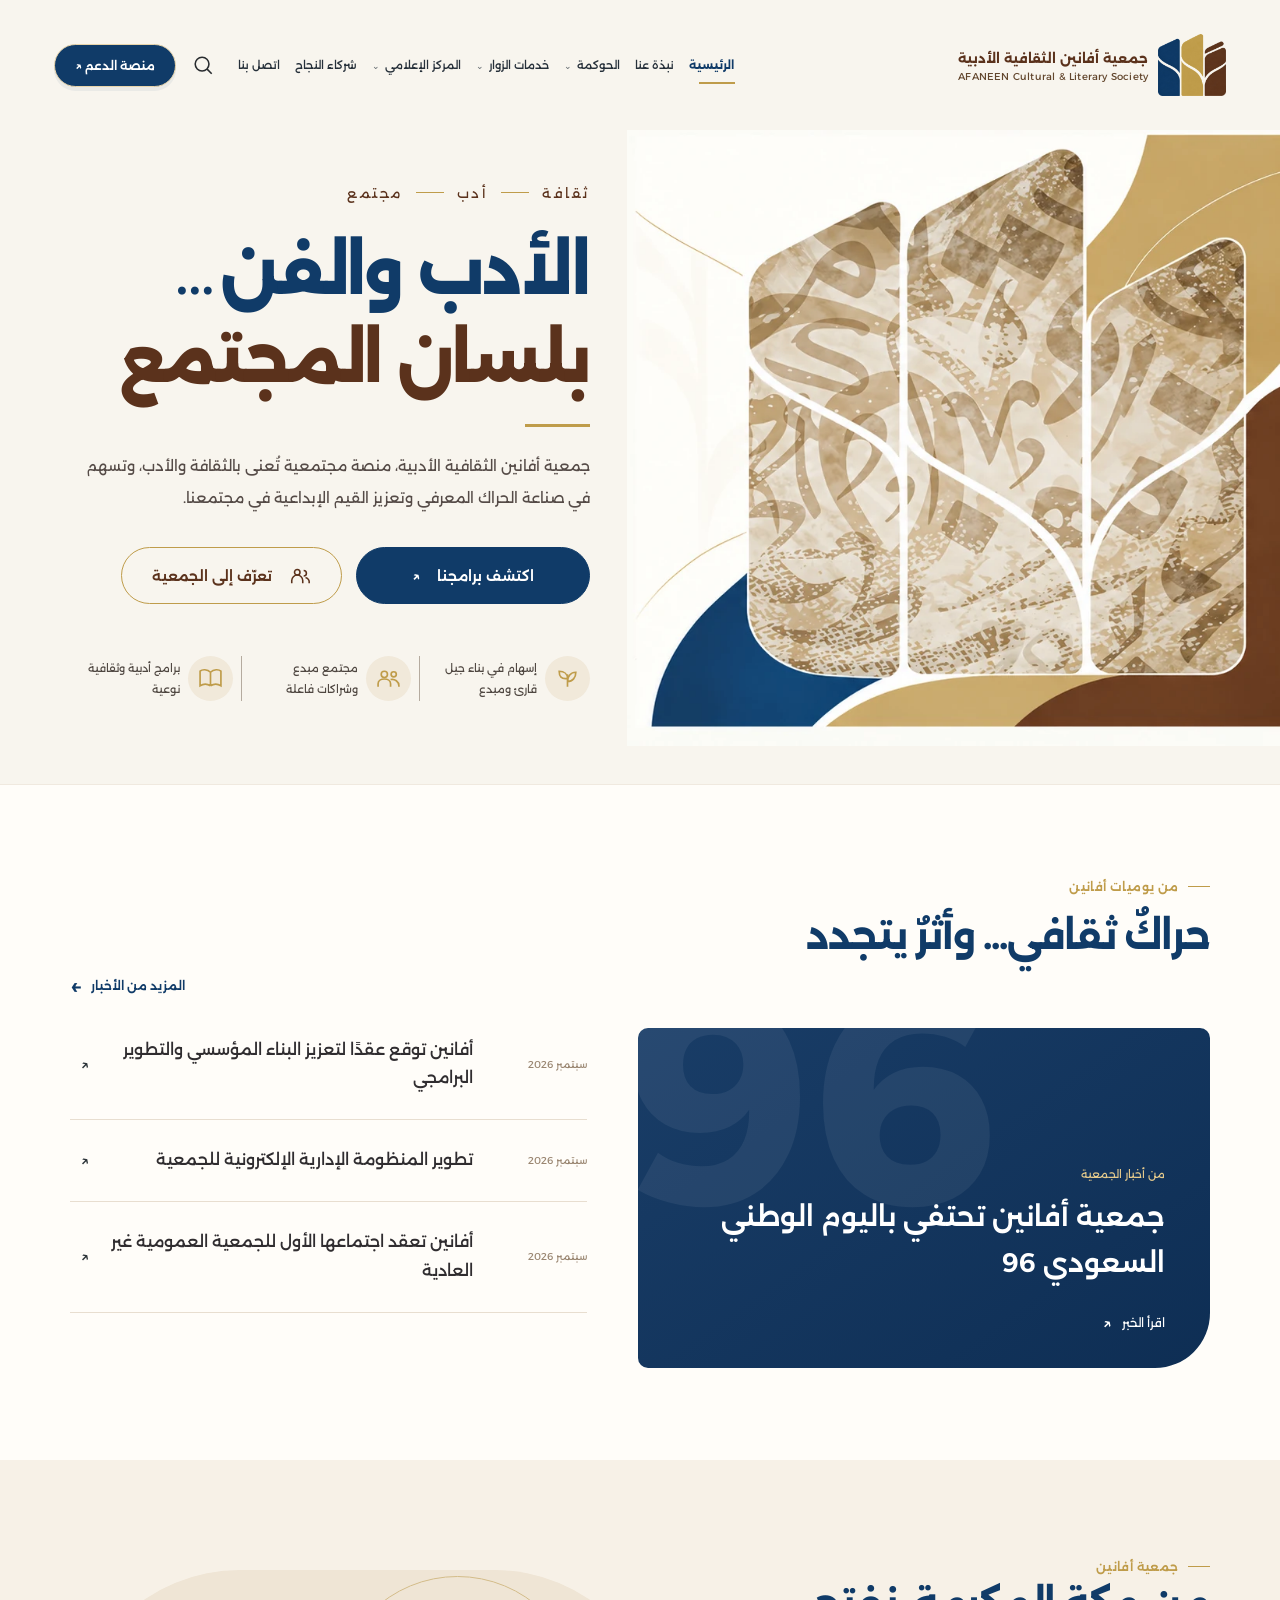
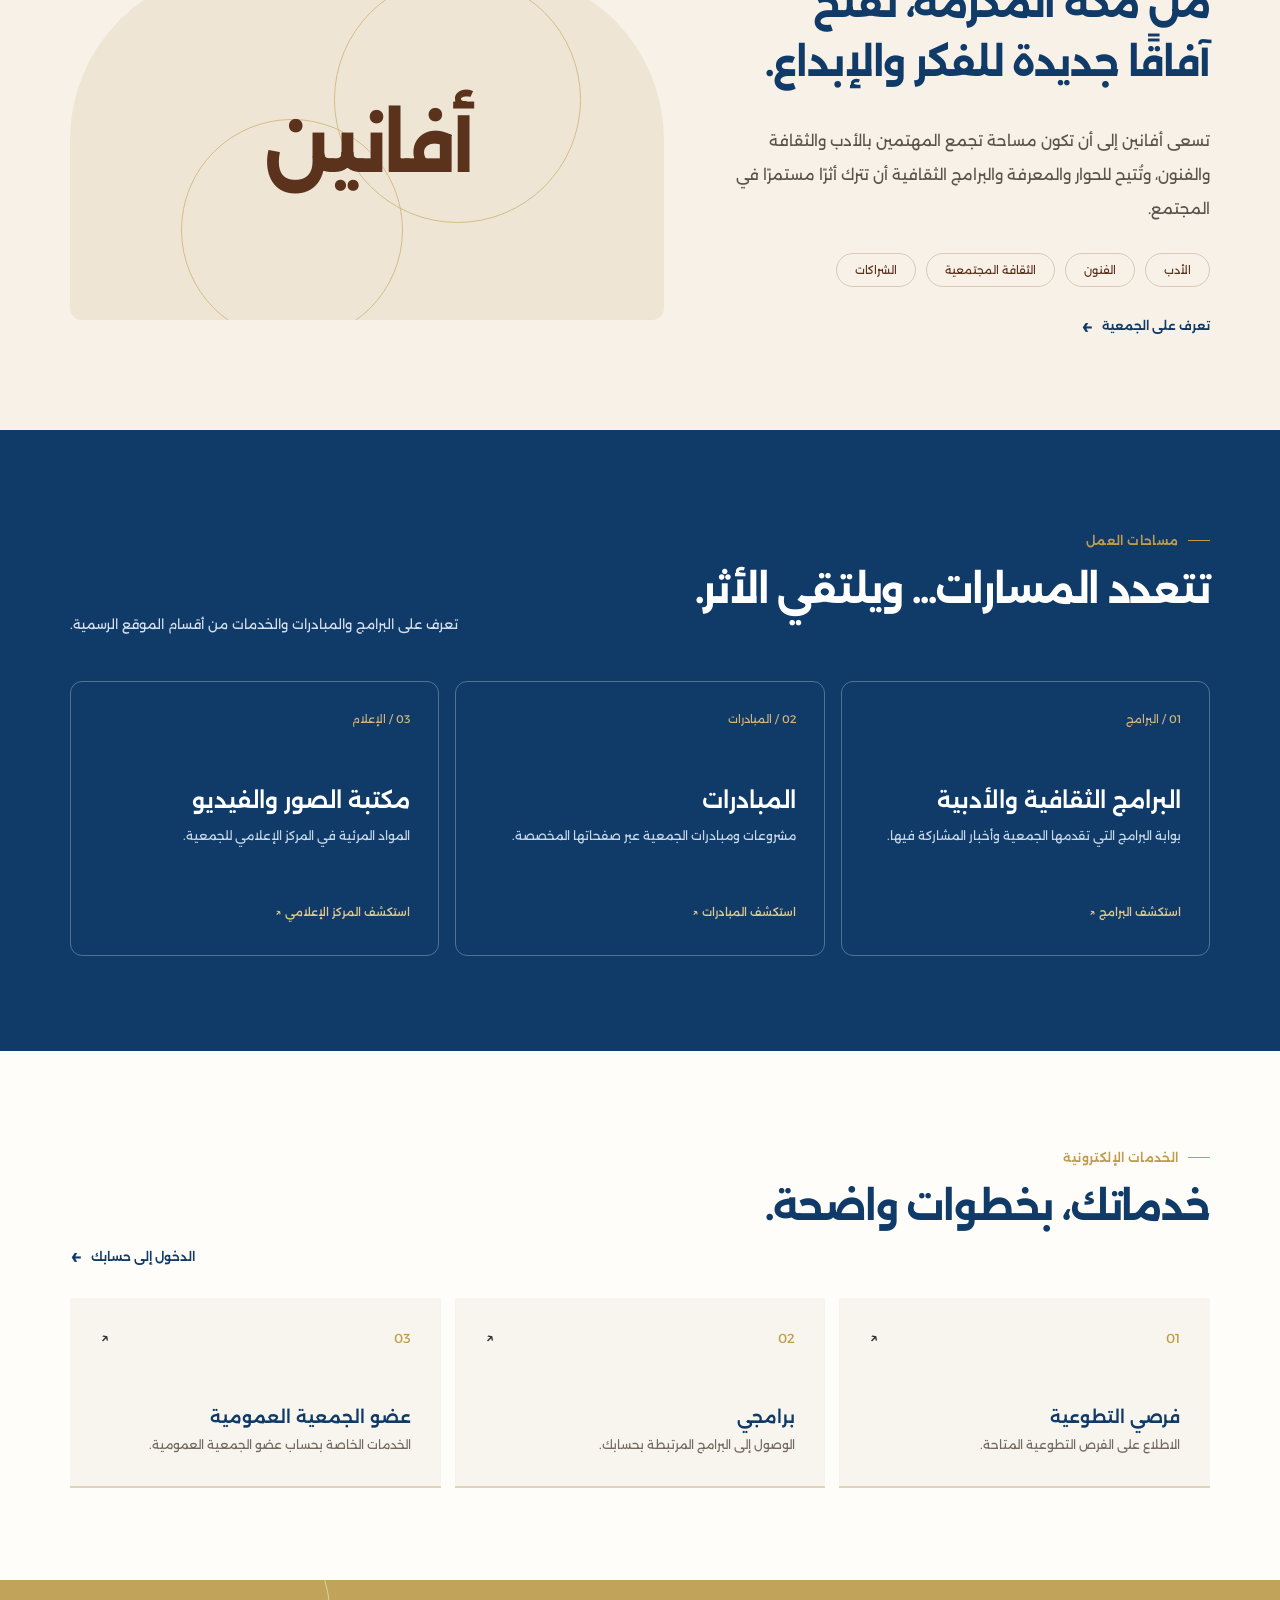
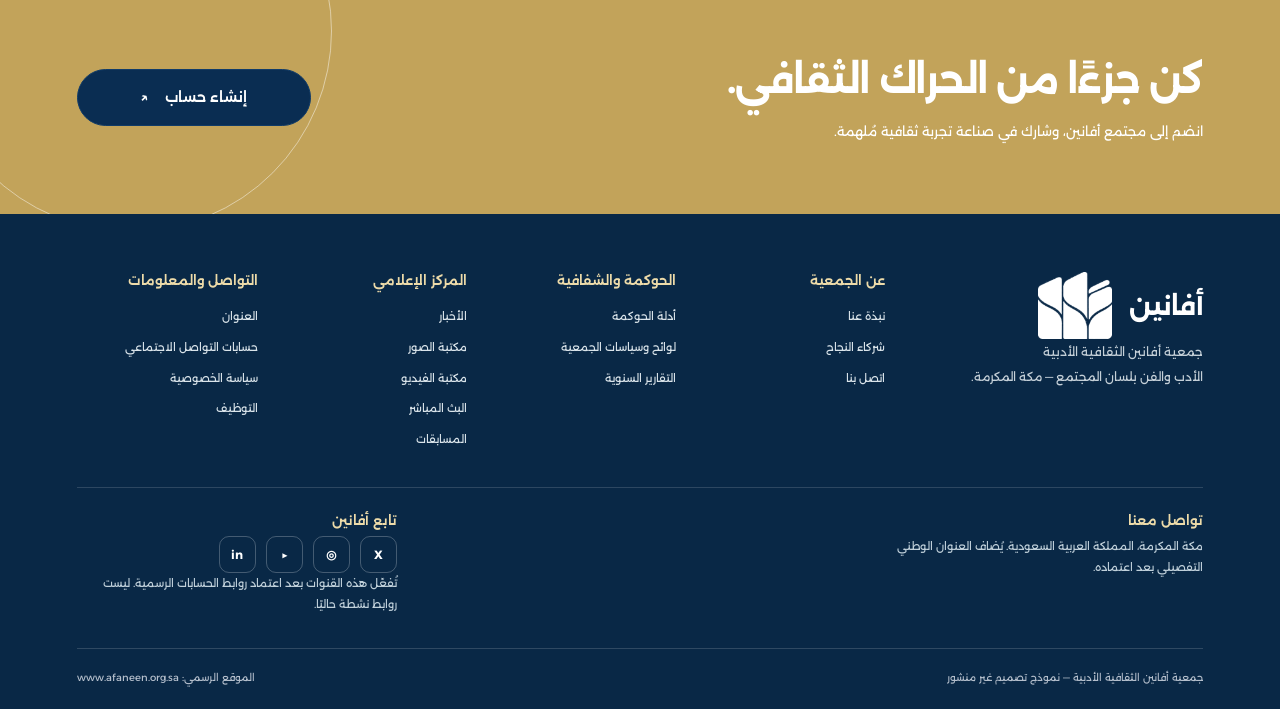
==== index.html @ 3cbaca43 "feat: add independent Afaneen staging website with approved identity" ====
<!doctype html>
<!DOCTYPE html>

<html dir="rtl" lang="ar">
<head>
<meta charset="utf-8"/><meta content="width=device-width,initial-scale=1" name="viewport"/>
<title>جمعية أفانين | الأدب والفن بلسان المجتمع</title>
<meta content="جمعية أفانين الثقافية الأدبية في مكة المكرمة. اكتشف برامج الجمعية ومبادراتها وأخبارها وخدماتها." name="description"/>
<meta content="#103B68" name="theme-color"/><meta content="noindex,nofollow" name="robots"/>




<link href="assets/style.css" rel="stylesheet"/></head>
<body>
<a class="skip" href="#main">تجاوز إلى المحتوى الرئيسي</a>
<header class="site-header" id="top">
<a aria-label="جمعية أفانين - الرئيسية" class="brand" href="#top"><img alt="رمز جمعية أفانين" class="brand-mark" src="assets/afaneen-logo.png"/><span class="brand-type"><b>جمعية أفانين الثقافية الأدبية</b><span>AFANEEN Cultural &amp; Literary Society</span></span></a>
<nav aria-label="القائمة الرئيسية" class="nav">
<div class="nav-item"><a aria-current="page" class="nav-link" href="#top">الرئيسية</a></div>
<div class="nav-item"><a class="nav-link" href="#about">نبذة عنا</a></div>
<div class="nav-item"><button aria-expanded="false" aria-haspopup="true" class="nav-link">الحوكمة <span class="chevron">⌄</span></button><div class="dropdown"><a href="#pending-section">أدلة الحوكمة</a><a href="#pending-section">لوائح وسياسات الجمعية</a><a href="#pending-section">التقارير السنوية</a></div></div>
<div class="nav-item"><button aria-expanded="false" aria-haspopup="true" class="nav-link">خدمات الزوار <span class="chevron">⌄</span></button><div class="dropdown"><a href="#pending-section">فرصي التطوعية</a><a href="#pending-section">برامجي</a><a href="#pending-section">حساب عضو الجمعية العمومية</a></div></div>
<div class="nav-item"><button aria-expanded="false" aria-haspopup="true" class="nav-link">المركز الإعلامي <span class="chevron">⌄</span></button><div class="dropdown"><a href="#news">الأخبار</a><a href="#pending-section">المبادرات</a><a href="#pending-section">مكتبة الصور</a><a href="#pending-section">مكتبة الفيديو</a><a href="#pending-section">البث المباشر</a><a href="#pending-section">المسابقات</a></div></div>
<div class="nav-item"><a class="nav-link" href="#pending-section">شركاء النجاح</a></div>
<div class="nav-item"><a class="nav-link" href="contact.html">اتصل بنا</a></div>
</nav>
<div class="header-actions"><button class="support-btn js-support" type="button">منصة الدعم ↗</button><button aria-label="بحث في الموقع" class="search-btn" id="open-search"><svg fill="none" stroke="currentColor" stroke-width="1.7" viewbox="0 0 24 24"><circle cx="11" cy="11" r="7.5"></circle><path d="m16.5 16.5 5 5"></path></svg></button><button aria-label="فتح القائمة" class="mobile-toggle" id="mobile-open"><svg fill="none" stroke="currentColor" stroke-width="1.8" viewbox="0 0 24 24"><path d="M3 6h18M3 12h18M3 18h18"></path></svg></button></div>
</header>
<main id="main">
<section aria-labelledby="hero-heading" class="hero">
<div class="hero-copy"><div class="hero-kicker">ثقافة <i></i> أدب <i></i> مجتمع</div><h1 id="hero-heading">الأدب والفن… <span>بلسان المجتمع</span></h1><div class="rule"></div><p>جمعية أفانين الثقافية الأدبية، منصة مجتمعية تُعنى بالثقافة والأدب، وتسهم في صناعة الحراك المعرفي وتعزيز القيم الإبداعية في مجتمعنا.</p><div class="hero-actions"><a class="primary-cta" href="#pending-section">اكتشف برامجنا <span aria-hidden="true">↗</span></a><a class="secondary-cta" href="#about"><svg fill="none" height="22" stroke="currentColor" stroke-width="1.7" viewbox="0 0 24 24" width="22"><circle cx="9" cy="8" r="3"></circle><path d="M3 20v-3a6 6 0 0 1 12 0v3M16 6a3 3 0 0 1 0 6M18 14c2 0 4 2 4 4v2"></path></svg> تعرّف إلى الجمعية</a></div><div class="mini-features"><div class="mini-feature"><span class="mini-icon"><svg fill="none" stroke="currentColor" viewbox="0 0 24 24"><path d="M12 20V8M12 12C6 13 4 10 4 5c5 0 8 3 8 7ZM12 15c0-5 3-9 8-9 0 5-3 9-8 9Z"></path></svg></span><span>إسهام في بناء جيل قارئ ومبدع</span></div><div class="mini-feature"><span class="mini-icon"><svg fill="none" stroke="currentColor" viewbox="0 0 24 24"><circle cx="8" cy="8" r="3"></circle><circle cx="17" cy="8" r="2.5"></circle><path d="M2 20v-3c0-6 12-6 12 0v3M14 13c4-1 8 2 8 6v1"></path></svg></span><span>مجتمع مبدع وشراكات فاعلة</span></div><div class="mini-feature"><span class="mini-icon"><svg fill="none" stroke="currentColor" viewbox="0 0 24 24"><path d="M12 6C9 3 4 3 2 5v14c3-2 7-2 10 0m0-13c3-3 8-3 10-1v14c-3-2-7-2-10 0M12 6v13"></path></svg></span><span>برامج أدبية وثقافية نوعية</span></div></div></div>
<div class="hero-image"><img alt="تكوين فني تجريدي من حروف الخط العربي باللون الرملي مستوحى من روح الأدب والفنون" fetchpriority="high" src="assets/hero-calligraphy.webp"/></div>
</section>
<section aria-labelledby="news-heading" class="news section" id="news"><div class="section-inner"><span class="eyebrow">من يوميات أفانين</span><div class="section-heading"><h2 id="news-heading">حراكٌ ثقافي... وأثرٌ يتجدد</h2><a class="text-link" href="#pending-section">المزيد من الأخبار</a></div><div class="news-grid"><article class="featured-story"><span class="date">من أخبار الجمعية</span><h3>جمعية أفانين تحتفي باليوم الوطني السعودي 96</h3><a href="#pending-section">اقرأ الخبر</a></article><div class="news-list"><a class="news-row" href="#pending-section"><time>سبتمبر 2026</time><h3>أفانين توقع عقدًا لتعزيز البناء المؤسسي والتطوير البرامجي</h3><span aria-hidden="true">↗</span></a><a class="news-row" href="#pending-section"><time>سبتمبر 2026</time><h3>تطوير المنظومة الإدارية الإلكترونية للجمعية</h3><span aria-hidden="true">↗</span></a><a class="news-row" href="#pending-section"><time>سبتمبر 2026</time><h3>أفانين تعقد اجتماعها الأول للجمعية العمومية غير العادية</h3><span aria-hidden="true">↗</span></a></div></div></div></section>
<section class="about section" id="about"><div class="section-inner about-grid"><div class="about-copy"><span class="eyebrow">جمعية أفانين</span><h2>من مكة المكرمة، نفتح آفاقًا جديدة للفكر والإبداع.</h2><p>تسعى أفانين إلى أن تكون مساحة تجمع المهتمين بالأدب والثقافة والفنون، وتُتيح للحوار والمعرفة والبرامج الثقافية أن تترك أثرًا مستمرًا في المجتمع.</p><div class="topic-row"><span>الأدب</span><span>الفنون</span><span>الثقافة المجتمعية</span><span>الشراكات</span></div><a class="text-link" href="#pending-section">تعرف على الجمعية</a></div><div aria-hidden="true" class="about-word"><strong>أفانين</strong></div></div></section>
<section class="paths section" id="programs"><div class="section-inner"><span class="eyebrow">مساحات العمل</span><div class="section-heading"><h2>تتعدد المسارات... ويلتقي الأثر.</h2><p>تعرف على البرامج والمبادرات والخدمات من أقسام الموقع الرسمية.</p></div><div class="paths-grid"><a class="path" href="#pending-section"><small>01 / البرامج</small><div><h3>البرامج الثقافية والأدبية</h3><p>بوابة البرامج التي تقدمها الجمعية وأخبار المشاركة فيها.</p></div><strong>استكشف البرامج ↗</strong></a><a class="path" href="#pending-section"><small>02 / المبادرات</small><div><h3>المبادرات</h3><p>مشروعات ومبادرات الجمعية عبر صفحاتها المخصصة.</p></div><strong>استكشف المبادرات ↗</strong></a><a class="path" href="#pending-section"><small>03 / الإعلام</small><div><h3>مكتبة الصور والفيديو</h3><p>المواد المرئية في المركز الإعلامي للجمعية.</p></div><strong>استكشف المركز الإعلامي ↗</strong></a></div></div></section>
<section class="services section" id="services"><div class="section-inner"><span class="eyebrow">الخدمات الإلكترونية</span><div class="section-heading"><h2>خدماتك، بخطوات واضحة.</h2><a class="text-link" href="#pending-section">الدخول إلى حسابك</a></div><div class="services-grid"><a class="service" href="#pending-section"><div class="service-head"><span class="service-num">01</span><span aria-hidden="true">↗</span></div><div><strong>فرصي التطوعية</strong><p>الاطلاع على الفرص التطوعية المتاحة.</p></div></a><a class="service" href="#pending-section"><div class="service-head"><span class="service-num">02</span><span aria-hidden="true">↗</span></div><div><strong>برامجي</strong><p>الوصول إلى البرامج المرتبطة بحسابك.</p></div></a><a class="service" href="#pending-section"><div class="service-head"><span class="service-num">03</span><span aria-hidden="true">↗</span></div><div><strong>عضو الجمعية العمومية</strong><p>الخدمات الخاصة بحساب عضو الجمعية العمومية.</p></div></a></div></div></section>
<section class="join"><div class="join-inner"><div><h2>كن جزءًا من الحراك الثقافي.</h2><p>انضم إلى مجتمع أفانين، وشارك في صناعة تجربة ثقافية مُلهمة.</p></div><a class="primary-cta" href="#pending-section">إنشاء حساب <span aria-hidden="true">↗</span></a></div></section>
</main>
<footer class="footer"><div class="foot-grid"><div class="foot-identity"><div class="foot-brand"><img alt="" src="assets/afaneen-logo.png"/><strong>أفانين</strong></div><p>جمعية أفانين الثقافية الأدبية<br/>الأدب والفن بلسان المجتمع — مكة المكرمة.</p></div><div><h3>عن الجمعية</h3><a href="index.html#about">نبذة عنا</a><a href="#pending-section">شركاء النجاح</a><a href="contact.html">اتصل بنا</a></div><div><h3>الحوكمة والشفافية</h3><a href="#pending-section">أدلة الحوكمة</a><a href="#pending-section">لوائح وسياسات الجمعية</a><a href="#pending-section">التقارير السنوية</a></div><div><h3>المركز الإعلامي</h3><a href="index.html#news">الأخبار</a><a href="#pending-section">مكتبة الصور</a><a href="#pending-section">مكتبة الفيديو</a><a href="#pending-section">البث المباشر</a><a href="#pending-section">المسابقات</a></div><div class="foot-contact"><h3>التواصل والمعلومات</h3>
<a href="contact.html#address">العنوان</a>
<a href="contact.html#social-media">حسابات التواصل الاجتماعي</a>
<a href="privacy.html">سياسة الخصوصية</a>
<a href="careers.html">التوظيف</a>
</div></div><div aria-label="روابط ومعلومات الجمعية" class="footer-meta">
<div><h3>تواصل معنا</h3><p class="verification-note">مكة المكرمة، المملكة العربية السعودية. يُضاف العنوان الوطني التفصيلي بعد اعتماده.</p></div>
<div><h3>تابع أفانين</h3><div aria-label="قنوات التواصل بانتظار التوثيق" class="social-placeholders">
<span aria-label="منصة إكس" class="social-token">X</span>
<span aria-label="إنستغرام" class="social-token">◎</span>
<span aria-label="يوتيوب" class="social-token">▶</span>
<span aria-label="لينكدإن" class="social-token">in</span></div>
<p class="verification-note">تُفعّل هذه القنوات بعد اعتماد روابط الحسابات الرسمية. ليست روابط نشطة حاليًا.</p></div>
</div><div class="foot-bottom"><span string="جمعية أفانين الثقافية الأدبية — نسخة تصميمية للمراجعة">جمعية أفانين الثقافية الأدبية — نموذج تصميم غير منشور</span><span>الموقع الرسمي: www.afaneen.org.sa</span></div></footer>
<div class="backdrop" id="mobile-backdrop"></div><aside aria-label="قائمة الجوال" class="mobile-panel" id="mobile-menu"><div class="mobile-head"><strong>القائمة الرئيسية</strong><button aria-label="إغلاق القائمة" class="close-btn" id="mobile-close">×</button></div><a href="#top">الرئيسية</a><a href="#about">نبذة عنا</a><details><summary>الحوكمة</summary><a href="#pending-section">أدلة الحوكمة</a><a href="#pending-section">لوائح وسياسات الجمعية</a><a href="#pending-section">التقارير السنوية</a></details><details><summary>خدمات الزوار</summary><a href="#pending-section">فرصي التطوعية</a><a href="#pending-section">برامجي</a><a href="#pending-section">حساب عضو الجمعية العمومية</a></details><details><summary>المركز الإعلامي</summary><a href="#news">الأخبار</a><a href="#pending-section">المبادرات</a><a href="#pending-section">مكتبة الصور</a><a href="#pending-section">مكتبة الفيديو</a><a href="#pending-section">البث المباشر</a><a href="#pending-section">المسابقات</a></details><a href="#pending-section">شركاء النجاح</a><a href="contact.html">اتصل بنا</a><a class="support-btn js-support" href="https://support.afaneen.org.sa/">منصة الدعم ↗</a></aside>
<div aria-label="البحث في أقسام الموقع" aria-modal="true" class="search-overlay" id="search-overlay" role="dialog"><div class="search-panel"><div class="search-top"><h2>إلى أين تريد الذهاب؟</h2><button aria-label="إغلاق البحث" class="close-btn" id="close-search">×</button></div><label class="sr-only" for="search-query">البحث في قوائم الموقع</label><input autocomplete="off" id="search-query" placeholder="ابحث في الأقسام والخدمات..."/><div class="search-results" id="search-results"></div></div></div>
<div aria-live="polite" class="toast" id="support-toast" role="status">منصة الدعم مخصصة لمتجر أفانين على سلة. لم يُفعّل النطاق الفرعي بعد، لذا لا يمكن فتح المتجر في هذه المعاينة.</div>

<div aria-live="polite" id="pending-toast" role="status" style="position:fixed;bottom:24px;right:24px;z-index:220;max-width:min(390px,calc(100vw - 48px));background:#103B68;color:white;padding:17px 22px;border-radius:12px;font-size:13px;line-height:1.9;box-shadow:0 12px 35px #0003;display:none;direction:rtl">هذه الصفحة قيد الإنشاء ضمن موقع أفانين المستقل، ولا يوجد ربط بالموقع القديم.</div>

<script defer="True" src="assets/site.js"></script></body></html>
---- assets/style.css ----
@font-face{font-family:"Alexandria";src:url("Alexandria.woff2") format("woff2");font-style:normal;font-weight:100 900;font-display:swap;}


:root{--navy:#103B68;--navy-dark:#0a2d52;--gold:#BF9C4A;--brown:#5B321C;--cream:#F8F5EE;--ink:#2c3439;--line:#e8ded0;--white:#fffdf9}*{box-sizing:border-box}html{scroll-behavior:smooth}body{margin:0;background:var(--cream);color:var(--ink);font-family:"Alexandria",sans-serif;font-optical-sizing:auto;font-weight:400;font-style:normal;overflow-x:hidden}button,input,a{font:inherit}button{cursor:pointer}a{color:inherit;text-decoration:none}a:focus-visible,button:focus-visible,input:focus-visible{outline:3px solid var(--gold);outline-offset:4px}img{max-width:100%;display:block}::selection{background:#d4b779;color:#102f4e}.skip{position:absolute;z-index:80;top:-100px;right:30px;background:#fff;padding:14px;color:var(--navy)}.skip:focus{top:12px}.sr-only{position:absolute;width:1px;height:1px;clip:rect(0 0 0 0);overflow:hidden}
.site-header{position:relative;z-index:40;direction:ltr;display:flex;align-items:center;justify-content:space-between;gap:22px;max-width:1590px;margin:auto;padding:24px clamp(24px,4.2vw,78px) 12px;min-height:118px}.brand{display:flex;align-items:center;gap:15px;flex:none;min-width:315px;direction:ltr;text-align:right}.brand-mark{width:81px;height:81px;object-fit:contain}.brand-type{direction:rtl;color:var(--brown)}.brand-type b{font-size:clamp(13px,1.15vw,17px);line-height:1.7;font-weight:700;display:block}.brand-type span{font-family:Georgia,serif;direction:ltr;display:block;font-size:12px;letter-spacing:.2px;text-align:left;color:#63472e}.nav{direction:rtl;display:flex;align-items:center;gap:clamp(9px,1.55vw,27px);margin-left:auto}.nav-item{position:relative;flex-shrink:0}.nav-link{display:inline-flex;align-items:center;gap:5px;border:0;background:transparent;padding:18px 1px;font-size:clamp(10px,.87vw,12px);font-weight:500;white-space:nowrap;color:#26303a;transition:color .2s}.nav-link[aria-current=page]{color:var(--navy);font-weight:700}.nav-link[aria-current=page]::after{content:"";position:absolute;bottom:6px;right:0;width:36px;height:2px;background:var(--gold)}.nav-link:hover,.nav-link[aria-expanded=true]{color:var(--gold)}.chevron{font-size:9px;opacity:.7}.dropdown{position:absolute;top:100%;right:-22px;background:#fffefb;min-width:238px;border:1px solid #eee3d4;box-shadow:0 16px 42px #24395622;padding:12px;display:none;flex-direction:column;z-index:70;border-radius:12px;direction:rtl}.nav-item:hover .dropdown,.nav-item:focus-within .dropdown,.nav-item:has(>.nav-link[aria-expanded=true]) .dropdown{display:flex}.dropdown a{padding:13px 10px;border-radius:8px;font-size:12px;font-weight:400;color:#4a4542}.dropdown a:hover,.dropdown a:focus{background:#f7f1e7;color:var(--navy)}.header-actions{direction:rtl;display:flex;align-items:center;gap:13px;flex:none}.contact-link{font-size:11px;color:var(--brown);white-space:nowrap}.search-btn,.mobile-toggle{border:none;background:none;color:#282b2e;display:grid;place-items:center;width:39px;height:39px}.search-btn svg,.mobile-toggle svg{width:22px;height:22px}.support-btn{border:1.5px solid #e8d4aa;background:var(--navy);color:white;padding:14px 24px;border-radius:99px;white-space:nowrap;font-size:12px;font-weight:600;box-shadow:0 4px 0 rgba(17,59,101,.06);transition:transform .2s,background .2s}.support-btn:hover{background:#21517e;transform:translateY(-2px)}.mobile-toggle{display:none}
.hero{max-width:1650px;margin:0 auto;min-height:695px;display:grid;grid-template-columns:49% 51%;direction:ltr;position:relative;padding:12px 0 38px;align-items:center}.hero::before{content:"";position:absolute;width:570px;height:570px;left:-335px;bottom:-350px;border-radius:50%;border:1px solid rgba(191,156,74,.16)}.hero-copy{direction:rtl;padding:40px 8.2% 30px clamp(20px,5vw,85px);position:relative;z-index:2;text-align:right;align-self:center}.hero-kicker{display:flex;align-items:center;gap:13px;color:var(--brown);font-size:clamp(12px,1.05vw,16px);letter-spacing:2.5px;font-weight:400;margin-bottom:26px;white-space:nowrap}.hero-kicker i{display:inline-block;width:28px;height:1px;background:var(--gold)}h1,h2,h3,p{margin-top:0}h1{font-weight:800;font-size:clamp(51px,5.1vw,87px);line-height:1.35;letter-spacing:-2.8px;margin:0;color:var(--navy)}h1 span{display:block;color:var(--brown)}.rule{width:65px;height:3px;background:var(--gold);margin:21px 0 24px}.hero-copy>p{font-size:clamp(14px,1.15vw,18px);line-height:2.15;color:#554b47;max-width:610px;font-weight:400}.hero-actions{display:flex;align-items:center;gap:14px;margin-top:33px;flex-wrap:wrap}.primary-cta,.secondary-cta{min-height:57px;border-radius:99px;padding:14px 30px;display:inline-flex;align-items:center;justify-content:center;gap:17px;font-size:14px;white-space:nowrap;font-weight:600;transition:transform .2s,box-shadow .2s}.primary-cta{background:var(--navy);color:white;border:1px solid var(--navy);min-width:234px}.secondary-cta{border:1.5px solid var(--gold);color:var(--brown);background:transparent;min-width:208px}.primary-cta:hover,.secondary-cta:hover{transform:translateY(-3px);box-shadow:0 12px 20px #342f2417}.mini-features{display:flex;margin-top:52px;gap:18px;align-items:center;direction:rtl}.mini-feature{display:flex;align-items:center;gap:12px;padding-left:16px;border-left:1px solid #b5ab9f;min-width:0}.mini-feature:last-child{border:0}.mini-icon{width:45px;height:45px;flex:none;display:grid;place-items:center;background:#f1e9da;border-radius:50%;color:var(--gold)}.mini-feature span:last-child{font-size:11px;line-height:1.9;color:#4f4741;max-width:119px}.mini-icon svg{width:25px;height:25px;stroke-width:1.6}.hero-image{align-self:stretch;position:relative;overflow:visible;direction:ltr;pointer-events:none}.hero-image img{width:100%;height:100%;object-fit:contain;object-position:bottom center;filter:saturate(.94)}.hero-image::after{content:"";position:absolute;inset:8% 8% auto auto;width:72%;height:70%;border:1px solid transparent;border-radius:50%;pointer-events:none}
.section{position:relative;padding:92px clamp(28px,5.5vw,100px)}.section-inner{max-width:1370px;margin:auto}.eyebrow{font-weight:600;color:var(--gold);letter-spacing:.4px;font-size:12px;display:inline-flex;align-items:center;gap:9px}.eyebrow:before{content:"";width:22px;height:1px;background:currentColor}h2{font-weight:700;font-size:clamp(29px,3vw,47px);line-height:1.55;color:var(--navy);letter-spacing:-1.2px}.section-heading{display:flex;justify-content:space-between;gap:30px;align-items:end;margin:12px 0 30px}.section-heading p{font-size:13px;line-height:2.1;color:#7f7771;max-width:460px}.text-link{display:inline-flex;align-items:center;gap:9px;color:var(--navy);font-size:12px;font-weight:600;white-space:nowrap}.text-link:hover{color:var(--brown)}.text-link:after{content:'←';font-size:20px;transition:transform .2s}.text-link:hover:after{transform:translateX(-5px)}
.news{background:#fffdf9;padding-top:87px;padding-bottom:92px;border-top:1px solid #f0e9df}.news-grid{display:grid;grid-template-columns:1.05fr .95fr;gap:clamp(20px,4vw,70px);direction:rtl;align-items:stretch}.featured-story{position:relative;background:linear-gradient(145deg,#193d67,#0e2e54);color:#fff;padding:43px 45px 35px;min-height:340px;display:flex;flex-direction:column;justify-content:end;overflow:hidden;border-radius:10px 10px 55px 10px}.featured-story::before{content:"96";font-family:Georgia,serif;position:absolute;top:-80px;left:-12px;color:#ffffff10;font-size:300px;font-weight:700;line-height:1}.featured-story .date{font-size:11px;color:#e6cb8c;position:relative}.featured-story h3{font-size:clamp(23px,2.1vw,34px);font-weight:600;line-height:1.7;margin:13px 0 27px;position:relative}.featured-story a{color:white;font-size:12px;display:inline-flex;align-items:center;gap:10px;position:relative}.featured-story a::after{content:'↗';font-size:17px}.news-list{display:flex;flex-direction:column;gap:0}.news-row{display:grid;grid-template-columns:94px 1fr 20px;gap:20px;align-items:center;padding:26px 0;border-bottom:1px solid var(--line)}.news-row:first-child{padding-top:8px}.news-row time{color:#9a8671;font-size:10px}.news-row h3{font-size:16px;line-height:1.8;margin:0;font-weight:500;color:#302d30}.news-row svg{width:19px;stroke:var(--gold)}.news-row:hover h3{color:var(--navy)}
.about{background:#f7f1e7}.about-grid{display:grid;grid-template-columns:.9fr 1.1fr;gap:60px;align-items:center}.about-word{position:relative;display:flex;min-height:350px;align-items:center;justify-content:center;background:#efe5d5;border-radius:170px 170px 12px 12px;overflow:hidden}.about-word::before{content:"";width:245px;height:245px;border:1px solid #d3bc89;border-radius:50%;position:absolute;transform:translate(90px,-45px)}.about-word::after{content:"";width:220px;height:220px;border:1px solid #d3bc89;border-radius:50%;position:absolute;transform:translate(-75px,85px)}.about-word strong{z-index:1;font-size:clamp(48px,6vw,90px);color:var(--brown);font-weight:700;line-height:1.45;letter-spacing:-4px}.about-copy p{font-size:15px;line-height:2.25;color:#5d534e;max-width:680px}.topic-row{display:flex;gap:10px;flex-wrap:wrap;margin:27px 0}.topic-row span{border:1px solid #dac9b6;border-radius:40px;padding:9px 18px;color:var(--brown);font-size:11px}
.paths{background:var(--navy);color:white;padding-top:96px;padding-bottom:95px}.paths h2{color:#fff}.paths .section-heading p{color:#d6dfec}.paths-grid{display:grid;grid-template-columns:repeat(3,minmax(0,1fr));gap:16px}.path{border:1px solid #507393;border-radius:12px;padding:30px 28px 36px;min-height:275px;display:flex;flex-direction:column;justify-content:space-between;transition:background .2s,transform .2s;background:#fff0}.path:hover{background:#fff1;transform:translateY(-4px)}.path small{color:#d4b779;font-size:11px}.path h3{font-size:22px;line-height:1.7;font-weight:600;margin:0;color:white}.path p{font-size:12px;line-height:2.05;color:#c8d8e6;margin:5px 0 0}.path strong{color:#e1c88a;font-size:11px;font-weight:500}.paths .text-link{color:#fff}
.services{background:var(--white)}.services-grid{display:grid;grid-template-columns:repeat(3,minmax(0,1fr));gap:14px}.service{border-bottom:2px solid #e0d3bd;background:#f8f5ef;padding:30px;min-height:190px;display:flex;flex-direction:column;justify-content:space-between;transition:background .2s}.service:hover{background:#efe5d5}.service-head{display:flex;align-items:center;justify-content:space-between}.service-num{font-size:13px;color:var(--gold)}.service-head svg{width:20px;color:var(--navy)}.service strong{font-weight:600;color:var(--navy);font-size:17px}.service p{font-size:12px;color:#756a60;line-height:1.9;margin:7px 0 0}
.join{padding:70px 6%;background:#c2a35a;color:#fffdf7;position:relative;overflow:hidden}.join::before{content:"";position:absolute;left:-70px;top:-150px;width:400px;height:400px;border:1px solid #fff7;border-radius:50%}.join-inner{position:relative;max-width:1370px;margin:auto;display:flex;align-items:center;justify-content:space-between;gap:25px}.join h2{color:#fff;font-size:clamp(27px,3vw,45px);margin:0}.join p{font-size:13px;line-height:2;margin:8px 0 0;color:#fff}.join .primary-cta{background:var(--navy-dark)}.footer{background:#092846;color:#f5eee5;padding:60px 6% 25px}.foot-grid{max-width:1370px;margin:auto;display:grid;grid-template-columns:1.6fr 1fr 1fr 1fr;gap:35px}.foot-brand{display:flex;align-items:center;gap:15px;flex-direction:row-reverse;justify-content:flex-end}.foot-brand img{width:64px;filter:brightness(1.2)}.foot-brand strong{font-size:21px}.footer p{line-height:2.1;font-size:12px;color:#c5d0d8;max-width:310px}.footer h3{font-size:13px;font-weight:600;color:#eddba9}.footer a:not(.foot-brand){font-size:11px;color:#dae4ea;line-height:2.8;display:block}.footer a:hover{color:#e6ca83}.foot-bottom{border-top:1px solid #ffffff27;margin:45px auto 0;padding-top:22px;max-width:1370px;display:flex;justify-content:space-between;gap:15px;flex-wrap:wrap;color:#b5bfcc;font-size:10px}
.search-overlay{position:fixed;inset:0;background:#0b1b2bdd;z-index:100;display:none;place-items:start center;padding:12vh 20px 20px}.search-overlay.open{display:grid}.search-panel{width:min(700px,100%);background:var(--cream);padding:35px;border-radius:16px;box-shadow:0 20px 80px #0005}.search-top{display:flex;justify-content:space-between;align-items:center;gap:20px}.search-top h2{font-size:25px;margin:0}.close-btn{border:0;background:transparent;font-size:26px}.search-panel input{display:block;width:100%;margin:25px 0;border:1px solid #cfc6bb;background:white;border-radius:7px;padding:17px;font-size:16px}.search-results{max-height:300px;overflow:auto}.search-results a{display:block;padding:12px 9px;border-bottom:1px solid var(--line);font-size:13px;color:#304c66}.search-results a:hover{background:#eee5d8}.search-results p{font-size:12px;line-height:1.8}.toast{position:fixed;bottom:22px;left:22px;max-width:min(440px,calc(100vw - 44px));padding:19px 23px;border-radius:13px;background:#102e4a;color:white;box-shadow:0 12px 35px #0004;z-index:110;font-size:12px;line-height:2;display:none}.toast.open{display:block}.mobile-panel{display:none}
@media(max-width:1450px){.site-header{gap:14px}.brand{min-width:270px;gap:10px}.brand-mark{width:68px;height:68px}.brand-type b{font-size:13px}.brand-type span{font-size:10px}.nav{gap:13px}.header-actions{gap:8px}.support-btn{padding:13px 20px}.hero{min-height:630px}.hero-copy{padding-right:6%}.mini-features{gap:8px}.mini-feature{gap:8px;padding-left:9px}}
@media(max-width:1220px){.nav{display:none}.site-header{min-height:94px;padding:14px 4%}.brand-mark{width:62px;height:62px}.header-actions{margin-left:auto}.mobile-toggle{display:grid}.contact-link{display:none}.hero{min-height:600px}.mini-features{margin-top:28px}.mini-feature span:last-child{font-size:10px}h1{font-size:clamp(49px,5.7vw,71px)}.mobile-panel{display:block;position:fixed;z-index:91;inset:0 0 0 auto;width:min(420px,90vw);padding:20px 25px 60px;overflow:auto;background:#fffbf3;box-shadow:-20px 0 60px #0003;transform:translateX(110%);transition:transform .3s}.mobile-panel.open{transform:translateX(0)}.mobile-head{display:flex;align-items:center;justify-content:space-between;border-bottom:1px solid var(--line);padding-bottom:18px}.mobile-panel a,.mobile-panel summary{display:block;border-bottom:1px solid var(--line);padding:14px 0;font-size:13px;color:var(--navy);cursor:pointer}.mobile-panel details a{padding:11px 20px;font-size:12px;color:#53453d}.mobile-panel .support-btn{display:block;text-align:center;color:white;padding:15px;margin-top:20px}.backdrop{position:fixed;inset:0;z-index:90;background:#13263888;display:none}.backdrop.open{display:block}}
@media(max-width:820px){.hero{grid-template-columns:1fr;min-height:unset;padding:2px 0 55px}.hero-copy{padding:52px 6% 12px;order:1}.hero-image{order:2;max-height:590px;height:auto;margin:5px 0 0 auto;width:min(95%,620px)}.hero-image img{width:100%;height:auto}.hero-kicker{font-size:12px;margin-bottom:16px;letter-spacing:1.8px}h1{font-size:clamp(48px,8vw,76px);letter-spacing:-1.8px}.hero-copy>p{font-size:14px;line-height:2.0;max-width:650px}.mini-features{margin-top:35px}.section{padding:70px 5%}.about-grid,.news-grid{grid-template-columns:1fr;gap:25px}.about-word{order:2;min-height:270px}.paths-grid,.services-grid{grid-template-columns:repeat(2,minmax(0,1fr))}.foot-grid{grid-template-columns:repeat(2,minmax(0,1fr))}.section-heading{align-items:start}.news-list{margin-top:10px}}
@media(max-width:540px){.site-header{min-height:78px;padding:10px 4%}.brand{min-width:0;gap:8px}.brand-mark{width:51px;height:51px}.brand-type b{font-size:10.5px}.brand-type span{font-size:8px}.header-actions{gap:2px}.support-btn{padding:10px 12px;font-size:10px}.search-btn{width:33px}.mobile-toggle{width:33px}.hero-copy{padding:38px 6% 7px}.hero-kicker{font-size:10px;letter-spacing:1.3px;gap:8px}.hero-kicker i{width:14px}h1{font-size:clamp(42px,10.5vw,61px);line-height:1.36;letter-spacing:-2px}.hero-copy>p{font-size:12px;line-height:2}.rule{margin:14px 0}.hero-actions{gap:9px;margin-top:23px}.primary-cta,.secondary-cta{min-width:0;min-height:46px;padding:11px 15px;font-size:11px;gap:8px}.mini-features{gap:4px;margin-top:30px}.mini-feature{gap:6px;padding-left:6px}.mini-icon{width:32px;height:32px}.mini-icon svg{width:19px;height:19px}.mini-feature span:last-child{font-size:8px;line-height:1.7}.hero-image{width:101%;margin-top:0;position:relative;left:1%}.section{padding:57px 5%}.section-heading{flex-direction:column;gap:5px}.section-heading h2{margin-bottom:0}.featured-story{min-height:285px;padding:24px;border-radius:8px 8px 40px 8px}.news-row{grid-template-columns:74px 1fr 14px;gap:9px;padding:18px 0}.news-row h3{font-size:12px}.news-row time{font-size:9px}.about-word{min-height:230px}.about-word strong{font-size:52px}.paths-grid,.services-grid{grid-template-columns:1fr}.path{min-height:220px;padding:26px}.service{min-height:150px}.join-inner{align-items:flex-start;flex-direction:column}.foot-grid{grid-template-columns:1fr 1fr;gap:18px}.foot-grid>div:first-child{grid-column:1 / -1}.foot-brand img{width:45px}.footer{padding:48px 6% 20px}}
.hero::before{display:none}.mobile-panel{transform:none;visibility:hidden;opacity:0;pointer-events:none}.mobile-panel.open{transform:none;visibility:visible;opacity:1;pointer-events:auto}@media(max-width:540px){.hero-image{width:100%;left:0}}@media(prefers-reduced-motion:reduce){html{scroll-behavior:auto}*,*:before,*:after{transition:none!important;animation:none!important}}


@media(max-width:430px){.site-header{flex-wrap:wrap;gap:3px;min-height:unset}.brand{flex-basis:100%}.header-actions{width:100%;margin-left:0;justify-content:flex-start;gap:9px}.header-actions .support-btn{padding:10px 18px}}


/* Alexandria embedded locally and used for all live text */
html,body,button,input,select,textarea,option,label{font-family:"Alexandria",sans-serif!important;font-optical-sizing:auto;font-style:normal}
.brand-type span,.featured-story::before{font-family:"Alexandria",sans-serif!important}
/* Single-color white approved symbol in dark navy footer; header logo remains full color. */
.footer .foot-brand img{filter:brightness(0) invert(1)!important;opacity:1;width:74px;height:auto;object-fit:contain;flex:none}
.footer .foot-brand strong{color:#fff;font-size:clamp(22px,2vw,26px);font-weight:700;letter-spacing:-.02em}
.footer .foot-brand{align-items:center;gap:17px}
@media(max-width:600px){.footer .foot-brand img{width:62px}}



/* Header hierarchy approved: symbol and name right, menus next, support button far left. */
.site-header{direction:rtl;justify-content:space-between}
.brand{direction:rtl;text-align:right}
.brand-type{direction:rtl;text-align:right}
.nav{direction:rtl;margin-left:0;margin-right:auto}
.header-actions{direction:ltr;margin-left:0}
.header-actions .support-btn{direction:rtl}
@media(max-width:1220px){
  .site-header{direction:rtl}
  .header-actions{direction:ltr;margin-right:auto;margin-left:0}
}
@media(max-width:430px){
  .site-header{direction:rtl;flex-wrap:nowrap;align-items:center;gap:6px;min-height:78px}
  .brand{flex:1 1 auto;flex-basis:auto;min-width:0;gap:5px}
  .brand-mark{width:42px;height:42px;flex-shrink:0}
  .brand-type{min-width:0}
  .brand-type b{font-size:9px;line-height:1.6}
  .brand-type span{font-size:7px}
  .header-actions{flex:0 0 auto;width:auto;margin:0 0 0 auto;gap:2px;justify-content:flex-start}
  .header-actions .support-btn{padding:9px 8px;font-size:9px}
  .search-btn,.mobile-toggle{width:29px;height:34px}
  .search-btn svg,.mobile-toggle svg{width:19px;height:19px}
}
@media(max-width:355px){
  .brand-mark{width:36px;height:36px}
  .brand-type span{display:none}
  .brand-type b{font-size:8.5px}
  .header-actions .support-btn{font-size:8px;padding:8px 6px}
  .search-btn,.mobile-toggle{width:25px}
}



/* Footer enhancement — Alexandria, semantic navigation, same approved identity */
.footer{padding-top:58px}
.footer .foot-grid{grid-template-columns:minmax(215px,1.6fr) repeat(4,minmax(125px,1fr));gap:clamp(15px,2.2vw,42px);align-items:start}
.footer .foot-grid>div{min-width:0}
.footer .foot-contact a{display:block}
.footer .foot-contact .foot-muted{font-size:11px;line-height:1.9;color:#bac8d3;margin:3px 0 6px}
.footer .foot-brand strong{color:#fff}
.footer .footer-meta{max-width:1370px;margin:32px auto 0;padding-top:24px;border-top:1px solid #ffffff25;display:flex;gap:25px;justify-content:space-between;align-items:flex-start;flex-wrap:wrap}
.footer .footer-meta h3{margin:0 0 8px}
.footer .footer-meta a{display:inline-flex !important;align-items:center;gap:6px;margin-inline-end:18px}
.footer .footer-meta .social-placeholders{display:flex;flex-wrap:wrap;gap:10px;align-items:center}
.footer .social-token{height:37px;min-width:37px;border-radius:10px;border:1px solid #ffffff3d;display:inline-flex;align-items:center;justify-content:center;color:#fff;font-size:12px;font-weight:650}
.footer .footer-meta .verification-note{color:#c0d0da;font-size:11px;line-height:1.9;max-width:320px}
.footer .foot-bottom{margin-top:22px}
.inner-main{background:var(--cream);min-height:55vh;padding:clamp(35px,5vw,85px) 6% 85px;color:var(--ink)}
.inner-wrap{max-width:1090px;margin:auto}
.inner-kicker{font-size:12px;font-weight:650;letter-spacing:.2px;color:var(--brown);display:flex;gap:12px;align-items:center}
.inner-kicker:before{content:'';width:29px;height:2px;background:var(--gold)}
.inner-main h1{font-family:Alexandria,sans-serif!important;font-size:clamp(34px,4.4vw,60px);color:var(--navy);line-height:1.3;margin:16px 0 14px;font-weight:750}
.inner-main .lede{font-size:clamp(14px,1.5vw,17px);line-height:2.1;color:#58595a;max-width:770px;margin-bottom:35px}
.inner-main .inner-panel{background:#fffdfa;border:1px solid var(--line);border-radius:14px;padding:clamp(22px,3vw,40px);margin:19px 0}
.inner-main .inner-panel h2{font-size:clamp(18px,2vw,25px);color:var(--brown);line-height:1.6;margin:0 0 10px}
.inner-main .inner-panel p,.inner-main .inner-panel li{font-size:14px;line-height:2.2;color:#4b5053}
.inner-main .inner-panel ul{padding-right:24px}
.inner-main .mini-label{display:inline-flex;padding:8px 12px;border:1px solid #d8be82;background:#f9f1de;color:#684621;border-radius:100px;font-size:11px;margin:8px 0 10px}
.inner-main .info-grid{display:grid;grid-template-columns:repeat(2,minmax(0,1fr));gap:20px}
.inner-main .detail{border-top:1px solid #e7dece;padding:18px 0}
.inner-main .detail strong{display:block;color:var(--navy);font-size:13px;margin-bottom:7px}
.inner-main .detail span{color:#57595b;font-size:14px;line-height:1.85}
.inner-main .social-placeholder-list{display:flex;gap:12px;flex-wrap:wrap;margin-top:14px}
.inner-main .social-placeholder-list span{border:1px solid #d3c6b3;border-radius:12px;padding:14px 20px;min-width:75px;text-align:center;color:#705a42;background:#faf6ed;font-weight:600}
.inner-main .link-home{display:inline-flex;text-decoration:none;border-bottom:1px solid var(--gold);margin-top:25px;color:var(--navy);padding-bottom:6px;font-size:13px}
@media(max-width:1080px){.footer .foot-grid{grid-template-columns:repeat(3,minmax(0,1fr))}}
@media(max-width:670px){.footer .foot-grid{grid-template-columns:repeat(2,minmax(0,1fr));gap:23px}.footer .foot-grid .foot-identity{grid-column:1/-1}.inner-main .info-grid{grid-template-columns:1fr}.inner-main .inner-panel{border-radius:10px}.footer .footer-meta{flex-direction:column;gap:12px}}
@media(max-width:360px){.footer .foot-grid{grid-template-columns:1fr}.footer .foot-grid .foot-identity{grid-column:auto}}
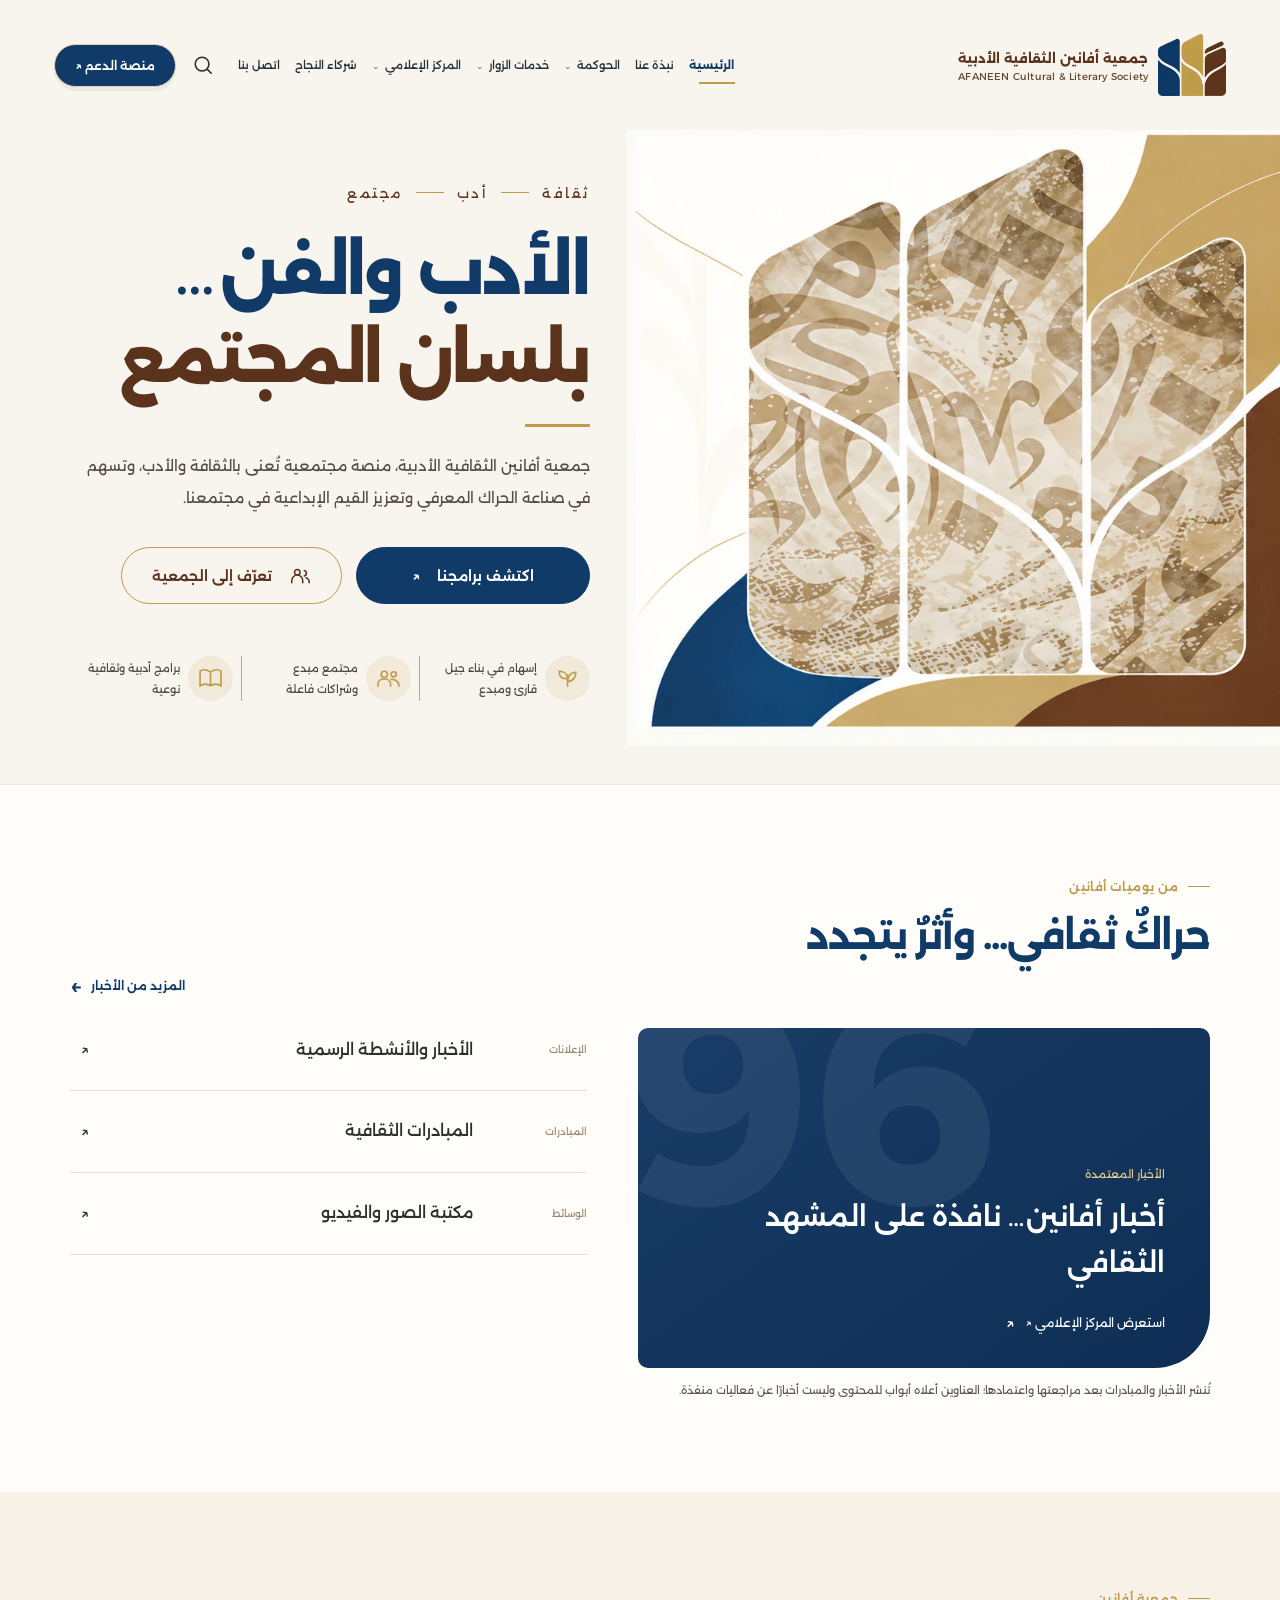
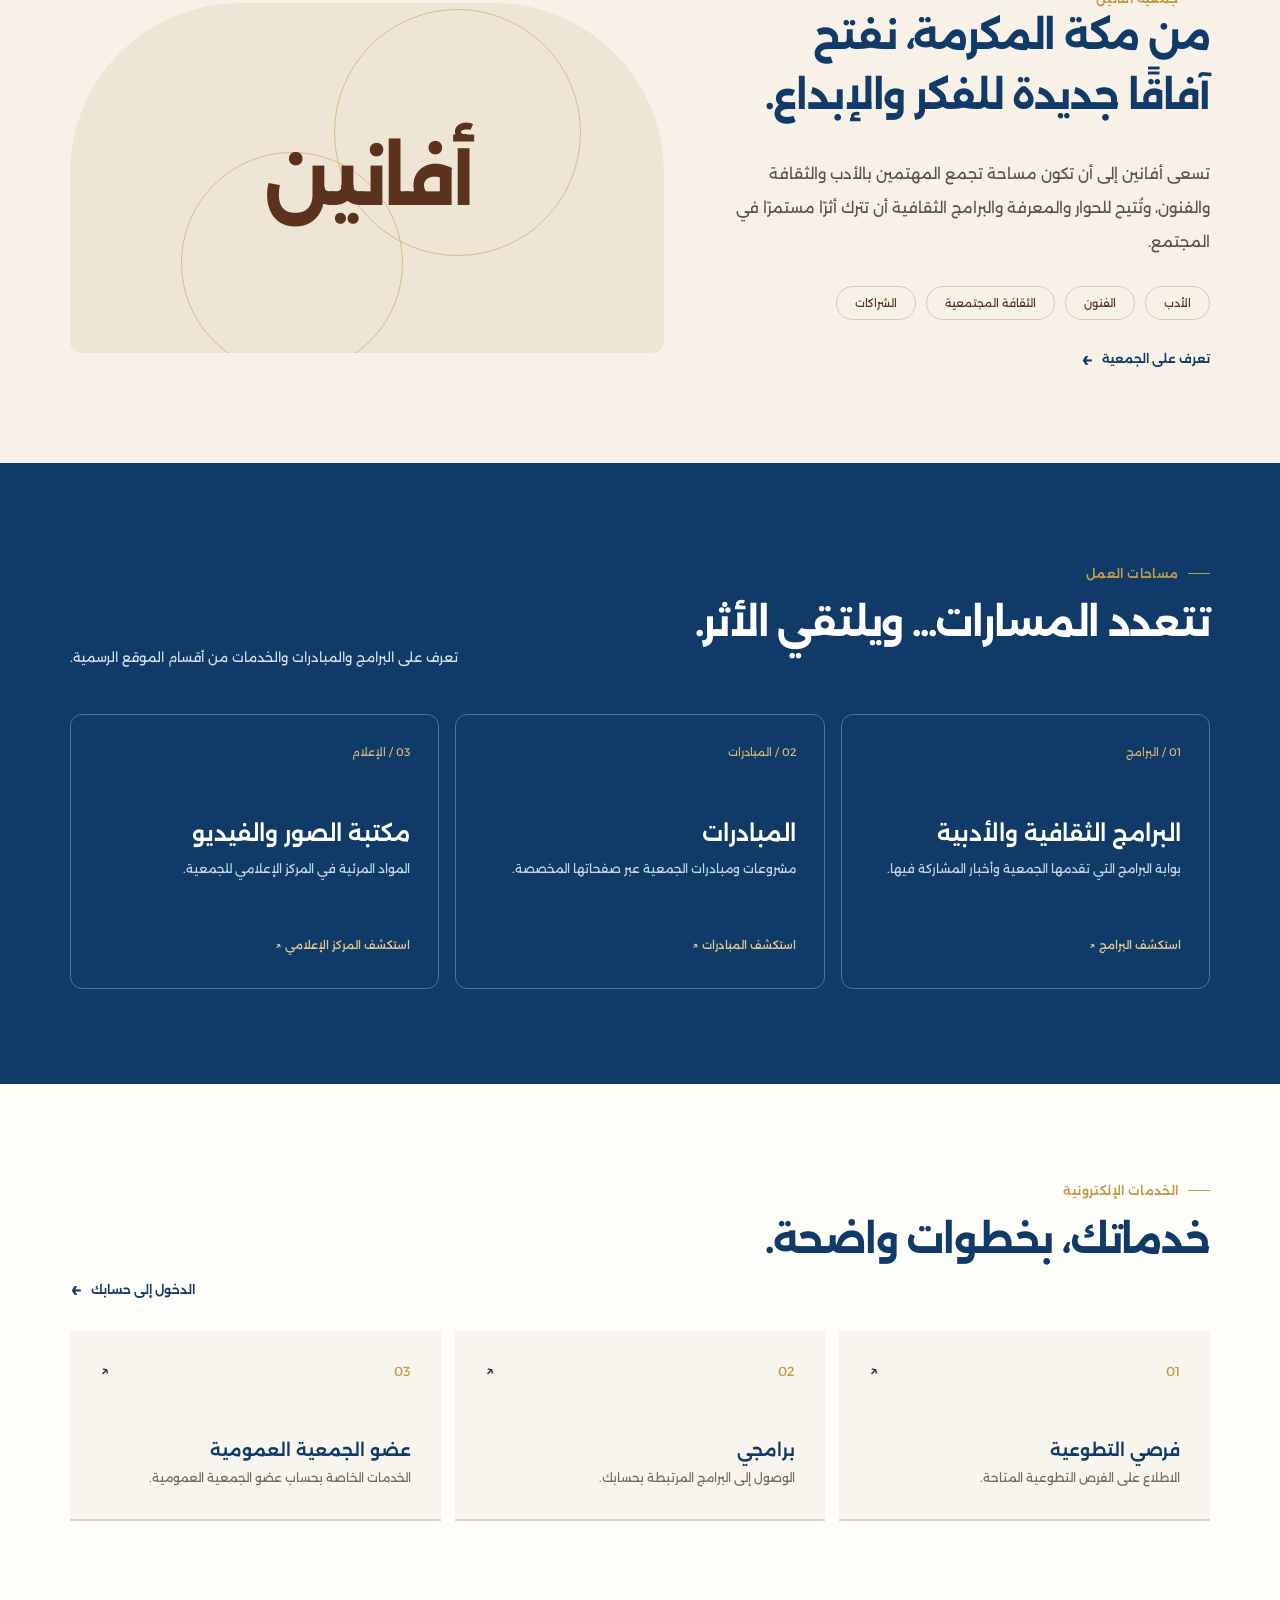
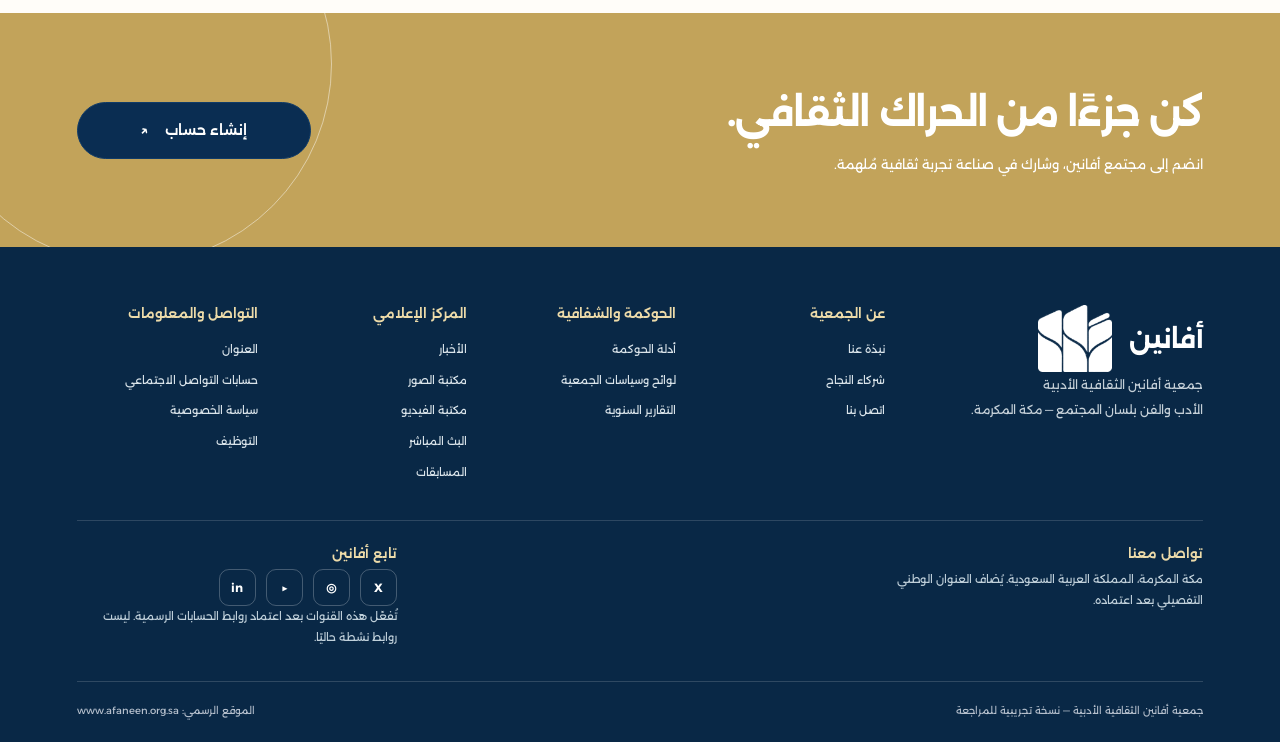
==== commit 7bfcd715: "feat: complete governance and visitor service routes for independent staging site" ====
--- a/index.html
+++ b/index.html
@@ -1,4 +1,5 @@
-<!doctype html>
+<!DOCTYPE html>
+
 <!DOCTYPE html>
 
 <html dir="rtl" lang="ar">
@@ -7,38 +8,34 @@
 <title>جمعية أفانين | الأدب والفن بلسان المجتمع</title>
 <meta content="جمعية أفانين الثقافية الأدبية في مكة المكرمة. اكتشف برامج الجمعية ومبادراتها وأخبارها وخدماتها." name="description"/>
 <meta content="#103B68" name="theme-color"/><meta content="noindex,nofollow" name="robots"/>
-
-
-
-
 <link href="assets/style.css" rel="stylesheet"/></head>
 <body>
 <a class="skip" href="#main">تجاوز إلى المحتوى الرئيسي</a>
 <header class="site-header" id="top">
-<a aria-label="جمعية أفانين - الرئيسية" class="brand" href="#top"><img alt="رمز جمعية أفانين" class="brand-mark" src="assets/afaneen-logo.png"/><span class="brand-type"><b>جمعية أفانين الثقافية الأدبية</b><span>AFANEEN Cultural &amp; Literary Society</span></span></a>
+<a aria-label="جمعية أفانين - الرئيسية" class="brand" href="index.html"><img alt="رمز جمعية أفانين" class="brand-mark" src="assets/afaneen-logo.png"/><span class="brand-type"><b>جمعية أفانين الثقافية الأدبية</b><span>AFANEEN Cultural &amp; Literary Society</span></span></a>
 <nav aria-label="القائمة الرئيسية" class="nav">
-<div class="nav-item"><a aria-current="page" class="nav-link" href="#top">الرئيسية</a></div>
-<div class="nav-item"><a class="nav-link" href="#about">نبذة عنا</a></div>
-<div class="nav-item"><button aria-expanded="false" aria-haspopup="true" class="nav-link">الحوكمة <span class="chevron">⌄</span></button><div class="dropdown"><a href="#pending-section">أدلة الحوكمة</a><a href="#pending-section">لوائح وسياسات الجمعية</a><a href="#pending-section">التقارير السنوية</a></div></div>
-<div class="nav-item"><button aria-expanded="false" aria-haspopup="true" class="nav-link">خدمات الزوار <span class="chevron">⌄</span></button><div class="dropdown"><a href="#pending-section">فرصي التطوعية</a><a href="#pending-section">برامجي</a><a href="#pending-section">حساب عضو الجمعية العمومية</a></div></div>
-<div class="nav-item"><button aria-expanded="false" aria-haspopup="true" class="nav-link">المركز الإعلامي <span class="chevron">⌄</span></button><div class="dropdown"><a href="#news">الأخبار</a><a href="#pending-section">المبادرات</a><a href="#pending-section">مكتبة الصور</a><a href="#pending-section">مكتبة الفيديو</a><a href="#pending-section">البث المباشر</a><a href="#pending-section">المسابقات</a></div></div>
-<div class="nav-item"><a class="nav-link" href="#pending-section">شركاء النجاح</a></div>
+<div class="nav-item"><a aria-current="page" class="nav-link" href="index.html">الرئيسية</a></div>
+<div class="nav-item"><a class="nav-link" href="about.html">نبذة عنا</a></div>
+<div class="nav-item"><button aria-expanded="false" aria-haspopup="true" class="nav-link" type="button">الحوكمة <span class="chevron">⌄</span></button><div class="dropdown"><a href="governance.html">الحوكمة والإفصاح</a><a href="governance.html#guides">أدلة الحوكمة</a><a href="governance.html#policies">لوائح وسياسات الجمعية</a><a href="governance.html#reports">التقارير السنوية</a></div></div>
+<div class="nav-item"><button aria-expanded="false" aria-haspopup="true" class="nav-link" type="button">خدمات الزوار <span class="chevron">⌄</span></button><div class="dropdown"><a href="services.html">جميع الخدمات</a><a href="volunteering.html">فرصي التطوعية</a><a href="programs.html#my-programs">برامجي</a><a href="membership.html">حساب عضو الجمعية العمومية</a></div></div>
+<div class="nav-item"><button aria-expanded="false" aria-haspopup="true" class="nav-link" type="button">المركز الإعلامي <span class="chevron">⌄</span></button><div class="dropdown"><a href="media.html#news">الأخبار</a><a href="media.html#initiatives">المبادرات</a><a href="media.html#photos">مكتبة الصور</a><a href="media.html#videos">مكتبة الفيديو</a><a href="media.html#live">البث المباشر</a><a href="media.html#contests">المسابقات</a></div></div>
+<div class="nav-item"><a class="nav-link" href="partners.html">شركاء النجاح</a></div>
 <div class="nav-item"><a class="nav-link" href="contact.html">اتصل بنا</a></div>
 </nav>
 <div class="header-actions"><button class="support-btn js-support" type="button">منصة الدعم ↗</button><button aria-label="بحث في الموقع" class="search-btn" id="open-search"><svg fill="none" stroke="currentColor" stroke-width="1.7" viewbox="0 0 24 24"><circle cx="11" cy="11" r="7.5"></circle><path d="m16.5 16.5 5 5"></path></svg></button><button aria-label="فتح القائمة" class="mobile-toggle" id="mobile-open"><svg fill="none" stroke="currentColor" stroke-width="1.8" viewbox="0 0 24 24"><path d="M3 6h18M3 12h18M3 18h18"></path></svg></button></div>
 </header>
 <main id="main">
 <section aria-labelledby="hero-heading" class="hero">
-<div class="hero-copy"><div class="hero-kicker">ثقافة <i></i> أدب <i></i> مجتمع</div><h1 id="hero-heading">الأدب والفن… <span>بلسان المجتمع</span></h1><div class="rule"></div><p>جمعية أفانين الثقافية الأدبية، منصة مجتمعية تُعنى بالثقافة والأدب، وتسهم في صناعة الحراك المعرفي وتعزيز القيم الإبداعية في مجتمعنا.</p><div class="hero-actions"><a class="primary-cta" href="#pending-section">اكتشف برامجنا <span aria-hidden="true">↗</span></a><a class="secondary-cta" href="#about"><svg fill="none" height="22" stroke="currentColor" stroke-width="1.7" viewbox="0 0 24 24" width="22"><circle cx="9" cy="8" r="3"></circle><path d="M3 20v-3a6 6 0 0 1 12 0v3M16 6a3 3 0 0 1 0 6M18 14c2 0 4 2 4 4v2"></path></svg> تعرّف إلى الجمعية</a></div><div class="mini-features"><div class="mini-feature"><span class="mini-icon"><svg fill="none" stroke="currentColor" viewbox="0 0 24 24"><path d="M12 20V8M12 12C6 13 4 10 4 5c5 0 8 3 8 7ZM12 15c0-5 3-9 8-9 0 5-3 9-8 9Z"></path></svg></span><span>إسهام في بناء جيل قارئ ومبدع</span></div><div class="mini-feature"><span class="mini-icon"><svg fill="none" stroke="currentColor" viewbox="0 0 24 24"><circle cx="8" cy="8" r="3"></circle><circle cx="17" cy="8" r="2.5"></circle><path d="M2 20v-3c0-6 12-6 12 0v3M14 13c4-1 8 2 8 6v1"></path></svg></span><span>مجتمع مبدع وشراكات فاعلة</span></div><div class="mini-feature"><span class="mini-icon"><svg fill="none" stroke="currentColor" viewbox="0 0 24 24"><path d="M12 6C9 3 4 3 2 5v14c3-2 7-2 10 0m0-13c3-3 8-3 10-1v14c-3-2-7-2-10 0M12 6v13"></path></svg></span><span>برامج أدبية وثقافية نوعية</span></div></div></div>
+<div class="hero-copy"><div class="hero-kicker">ثقافة <i></i> أدب <i></i> مجتمع</div><h1 id="hero-heading">الأدب والفن… <span>بلسان المجتمع</span></h1><div class="rule"></div><p>جمعية أفانين الثقافية الأدبية، منصة مجتمعية تُعنى بالثقافة والأدب، وتسهم في صناعة الحراك المعرفي وتعزيز القيم الإبداعية في مجتمعنا.</p><div class="hero-actions"><a class="primary-cta" href="programs.html">اكتشف برامجنا <span aria-hidden="true">↗</span></a><a class="secondary-cta" href="about.html"><svg fill="none" height="22" stroke="currentColor" stroke-width="1.7" viewbox="0 0 24 24" width="22"><circle cx="9" cy="8" r="3"></circle><path d="M3 20v-3a6 6 0 0 1 12 0v3M16 6a3 3 0 0 1 0 6M18 14c2 0 4 2 4 4v2"></path></svg> تعرّف إلى الجمعية</a></div><div class="mini-features"><div class="mini-feature"><span class="mini-icon"><svg fill="none" stroke="currentColor" viewbox="0 0 24 24"><path d="M12 20V8M12 12C6 13 4 10 4 5c5 0 8 3 8 7ZM12 15c0-5 3-9 8-9 0 5-3 9-8 9Z"></path></svg></span><span>إسهام في بناء جيل قارئ ومبدع</span></div><div class="mini-feature"><span class="mini-icon"><svg fill="none" stroke="currentColor" viewbox="0 0 24 24"><circle cx="8" cy="8" r="3"></circle><circle cx="17" cy="8" r="2.5"></circle><path d="M2 20v-3c0-6 12-6 12 0v3M14 13c4-1 8 2 8 6v1"></path></svg></span><span>مجتمع مبدع وشراكات فاعلة</span></div><div class="mini-feature"><span class="mini-icon"><svg fill="none" stroke="currentColor" viewbox="0 0 24 24"><path d="M12 6C9 3 4 3 2 5v14c3-2 7-2 10 0m0-13c3-3 8-3 10-1v14c-3-2-7-2-10 0M12 6v13"></path></svg></span><span>برامج أدبية وثقافية نوعية</span></div></div></div>
 <div class="hero-image"><img alt="تكوين فني تجريدي من حروف الخط العربي باللون الرملي مستوحى من روح الأدب والفنون" fetchpriority="high" src="assets/hero-calligraphy.webp"/></div>
 </section>
-<section aria-labelledby="news-heading" class="news section" id="news"><div class="section-inner"><span class="eyebrow">من يوميات أفانين</span><div class="section-heading"><h2 id="news-heading">حراكٌ ثقافي... وأثرٌ يتجدد</h2><a class="text-link" href="#pending-section">المزيد من الأخبار</a></div><div class="news-grid"><article class="featured-story"><span class="date">من أخبار الجمعية</span><h3>جمعية أفانين تحتفي باليوم الوطني السعودي 96</h3><a href="#pending-section">اقرأ الخبر</a></article><div class="news-list"><a class="news-row" href="#pending-section"><time>سبتمبر 2026</time><h3>أفانين توقع عقدًا لتعزيز البناء المؤسسي والتطوير البرامجي</h3><span aria-hidden="true">↗</span></a><a class="news-row" href="#pending-section"><time>سبتمبر 2026</time><h3>تطوير المنظومة الإدارية الإلكترونية للجمعية</h3><span aria-hidden="true">↗</span></a><a class="news-row" href="#pending-section"><time>سبتمبر 2026</time><h3>أفانين تعقد اجتماعها الأول للجمعية العمومية غير العادية</h3><span aria-hidden="true">↗</span></a></div></div></div></section>
-<section class="about section" id="about"><div class="section-inner about-grid"><div class="about-copy"><span class="eyebrow">جمعية أفانين</span><h2>من مكة المكرمة، نفتح آفاقًا جديدة للفكر والإبداع.</h2><p>تسعى أفانين إلى أن تكون مساحة تجمع المهتمين بالأدب والثقافة والفنون، وتُتيح للحوار والمعرفة والبرامج الثقافية أن تترك أثرًا مستمرًا في المجتمع.</p><div class="topic-row"><span>الأدب</span><span>الفنون</span><span>الثقافة المجتمعية</span><span>الشراكات</span></div><a class="text-link" href="#pending-section">تعرف على الجمعية</a></div><div aria-hidden="true" class="about-word"><strong>أفانين</strong></div></div></section>
-<section class="paths section" id="programs"><div class="section-inner"><span class="eyebrow">مساحات العمل</span><div class="section-heading"><h2>تتعدد المسارات... ويلتقي الأثر.</h2><p>تعرف على البرامج والمبادرات والخدمات من أقسام الموقع الرسمية.</p></div><div class="paths-grid"><a class="path" href="#pending-section"><small>01 / البرامج</small><div><h3>البرامج الثقافية والأدبية</h3><p>بوابة البرامج التي تقدمها الجمعية وأخبار المشاركة فيها.</p></div><strong>استكشف البرامج ↗</strong></a><a class="path" href="#pending-section"><small>02 / المبادرات</small><div><h3>المبادرات</h3><p>مشروعات ومبادرات الجمعية عبر صفحاتها المخصصة.</p></div><strong>استكشف المبادرات ↗</strong></a><a class="path" href="#pending-section"><small>03 / الإعلام</small><div><h3>مكتبة الصور والفيديو</h3><p>المواد المرئية في المركز الإعلامي للجمعية.</p></div><strong>استكشف المركز الإعلامي ↗</strong></a></div></div></section>
-<section class="services section" id="services"><div class="section-inner"><span class="eyebrow">الخدمات الإلكترونية</span><div class="section-heading"><h2>خدماتك، بخطوات واضحة.</h2><a class="text-link" href="#pending-section">الدخول إلى حسابك</a></div><div class="services-grid"><a class="service" href="#pending-section"><div class="service-head"><span class="service-num">01</span><span aria-hidden="true">↗</span></div><div><strong>فرصي التطوعية</strong><p>الاطلاع على الفرص التطوعية المتاحة.</p></div></a><a class="service" href="#pending-section"><div class="service-head"><span class="service-num">02</span><span aria-hidden="true">↗</span></div><div><strong>برامجي</strong><p>الوصول إلى البرامج المرتبطة بحسابك.</p></div></a><a class="service" href="#pending-section"><div class="service-head"><span class="service-num">03</span><span aria-hidden="true">↗</span></div><div><strong>عضو الجمعية العمومية</strong><p>الخدمات الخاصة بحساب عضو الجمعية العمومية.</p></div></a></div></div></section>
-<section class="join"><div class="join-inner"><div><h2>كن جزءًا من الحراك الثقافي.</h2><p>انضم إلى مجتمع أفانين، وشارك في صناعة تجربة ثقافية مُلهمة.</p></div><a class="primary-cta" href="#pending-section">إنشاء حساب <span aria-hidden="true">↗</span></a></div></section>
+<section aria-labelledby="news-heading" class="news section" id="news"><div class="section-inner"><span class="eyebrow">من يوميات أفانين</span><div class="section-heading"><h2 id="news-heading">حراكٌ ثقافي... وأثرٌ يتجدد</h2><a class="text-link" href="media.html#news">المزيد من الأخبار</a></div><div class="news-grid"><article class="featured-story"><span class="date">الأخبار المعتمدة</span><h3>أخبار أفانين… نافذة على المشهد الثقافي</h3><a href="media.html#news">استعرض المركز الإعلامي ↗</a></article><div class="news-list"><a class="news-row" href="media.html#news"><time>الإعلانات</time><h3>الأخبار والأنشطة الرسمية</h3><span aria-hidden="true">↗</span></a><a class="news-row" href="media.html#initiatives"><time>المبادرات</time><h3>المبادرات الثقافية</h3><span aria-hidden="true">↗</span></a><a class="news-row" href="media.html#photos"><time>الوسائط</time><h3>مكتبة الصور والفيديو</h3><span aria-hidden="true">↗</span></a></div></div><p class="news-notice">تُنشر الأخبار والمبادرات بعد مراجعتها واعتمادها؛ العناوين أعلاه أبواب للمحتوى وليست أخبارًا عن فعاليات منفذة.</p></div></section>
+<section class="about section" id="about"><div class="section-inner about-grid"><div class="about-copy"><span class="eyebrow">جمعية أفانين</span><h2>من مكة المكرمة، نفتح آفاقًا جديدة للفكر والإبداع.</h2><p>تسعى أفانين إلى أن تكون مساحة تجمع المهتمين بالأدب والثقافة والفنون، وتُتيح للحوار والمعرفة والبرامج الثقافية أن تترك أثرًا مستمرًا في المجتمع.</p><div class="topic-row"><span>الأدب</span><span>الفنون</span><span>الثقافة المجتمعية</span><span>الشراكات</span></div><a class="text-link" href="about.html">تعرف على الجمعية</a></div><div aria-hidden="true" class="about-word"><strong>أفانين</strong></div></div></section>
+<section class="paths section" id="programs"><div class="section-inner"><span class="eyebrow">مساحات العمل</span><div class="section-heading"><h2>تتعدد المسارات... ويلتقي الأثر.</h2><p>تعرف على البرامج والمبادرات والخدمات من أقسام الموقع الرسمية.</p></div><div class="paths-grid"><a class="path" href="programs.html"><small>01 / البرامج</small><div><h3>البرامج الثقافية والأدبية</h3><p>بوابة البرامج التي تقدمها الجمعية وأخبار المشاركة فيها.</p></div><strong>استكشف البرامج ↗</strong></a><a class="path" href="media.html#initiatives"><small>02 / المبادرات</small><div><h3>المبادرات</h3><p>مشروعات ومبادرات الجمعية عبر صفحاتها المخصصة.</p></div><strong>استكشف المبادرات ↗</strong></a><a class="path" href="media.html"><small>03 / الإعلام</small><div><h3>مكتبة الصور والفيديو</h3><p>المواد المرئية في المركز الإعلامي للجمعية.</p></div><strong>استكشف المركز الإعلامي ↗</strong></a></div></div></section>
+<section class="services section" id="services"><div class="section-inner"><span class="eyebrow">الخدمات الإلكترونية</span><div class="section-heading"><h2>خدماتك، بخطوات واضحة.</h2><a class="text-link" href="services.html">الدخول إلى حسابك</a></div><div class="services-grid"><a class="service" href="volunteering.html"><div class="service-head"><span class="service-num">01</span><span aria-hidden="true">↗</span></div><div><strong>فرصي التطوعية</strong><p>الاطلاع على الفرص التطوعية المتاحة.</p></div></a><a class="service" href="programs.html#my-programs"><div class="service-head"><span class="service-num">02</span><span aria-hidden="true">↗</span></div><div><strong>برامجي</strong><p>الوصول إلى البرامج المرتبطة بحسابك.</p></div></a><a class="service" href="membership.html"><div class="service-head"><span class="service-num">03</span><span aria-hidden="true">↗</span></div><div><strong>عضو الجمعية العمومية</strong><p>الخدمات الخاصة بحساب عضو الجمعية العمومية.</p></div></a></div></div></section>
+<section class="join"><div class="join-inner"><div><h2>كن جزءًا من الحراك الثقافي.</h2><p>انضم إلى مجتمع أفانين، وشارك في صناعة تجربة ثقافية مُلهمة.</p></div><a class="primary-cta" href="membership.html">إنشاء حساب <span aria-hidden="true">↗</span></a></div></section>
 </main>
-<footer class="footer"><div class="foot-grid"><div class="foot-identity"><div class="foot-brand"><img alt="" src="assets/afaneen-logo.png"/><strong>أفانين</strong></div><p>جمعية أفانين الثقافية الأدبية<br/>الأدب والفن بلسان المجتمع — مكة المكرمة.</p></div><div><h3>عن الجمعية</h3><a href="index.html#about">نبذة عنا</a><a href="#pending-section">شركاء النجاح</a><a href="contact.html">اتصل بنا</a></div><div><h3>الحوكمة والشفافية</h3><a href="#pending-section">أدلة الحوكمة</a><a href="#pending-section">لوائح وسياسات الجمعية</a><a href="#pending-section">التقارير السنوية</a></div><div><h3>المركز الإعلامي</h3><a href="index.html#news">الأخبار</a><a href="#pending-section">مكتبة الصور</a><a href="#pending-section">مكتبة الفيديو</a><a href="#pending-section">البث المباشر</a><a href="#pending-section">المسابقات</a></div><div class="foot-contact"><h3>التواصل والمعلومات</h3>
+<footer class="footer"><div class="foot-grid"><div class="foot-identity"><div class="foot-brand"><img alt="" src="assets/afaneen-logo.png"/><strong>أفانين</strong></div><p>جمعية أفانين الثقافية الأدبية<br/>الأدب والفن بلسان المجتمع — مكة المكرمة.</p></div><div><h3>عن الجمعية</h3><a href="about.html">نبذة عنا</a><a href="partners.html">شركاء النجاح</a><a href="contact.html">اتصل بنا</a></div><div><h3>الحوكمة والشفافية</h3><a href="governance.html#guides">أدلة الحوكمة</a><a href="governance.html#policies">لوائح وسياسات الجمعية</a><a href="governance.html#reports">التقارير السنوية</a></div><div><h3>المركز الإعلامي</h3><a href="media.html#news">الأخبار</a><a href="media.html#photos">مكتبة الصور</a><a href="media.html#videos">مكتبة الفيديو</a><a href="media.html#live">البث المباشر</a><a href="media.html#contests">المسابقات</a></div><div class="foot-contact"><h3>التواصل والمعلومات</h3>
 <a href="contact.html#address">العنوان</a>
 <a href="contact.html#social-media">حسابات التواصل الاجتماعي</a>
 <a href="privacy.html">سياسة الخصوصية</a>
@@ -51,11 +48,14 @@
 <span aria-label="يوتيوب" class="social-token">▶</span>
 <span aria-label="لينكدإن" class="social-token">in</span></div>
 <p class="verification-note">تُفعّل هذه القنوات بعد اعتماد روابط الحسابات الرسمية. ليست روابط نشطة حاليًا.</p></div>
-</div><div class="foot-bottom"><span string="جمعية أفانين الثقافية الأدبية — نسخة تصميمية للمراجعة">جمعية أفانين الثقافية الأدبية — نموذج تصميم غير منشور</span><span>الموقع الرسمي: www.afaneen.org.sa</span></div></footer>
-<div class="backdrop" id="mobile-backdrop"></div><aside aria-label="قائمة الجوال" class="mobile-panel" id="mobile-menu"><div class="mobile-head"><strong>القائمة الرئيسية</strong><button aria-label="إغلاق القائمة" class="close-btn" id="mobile-close">×</button></div><a href="#top">الرئيسية</a><a href="#about">نبذة عنا</a><details><summary>الحوكمة</summary><a href="#pending-section">أدلة الحوكمة</a><a href="#pending-section">لوائح وسياسات الجمعية</a><a href="#pending-section">التقارير السنوية</a></details><details><summary>خدمات الزوار</summary><a href="#pending-section">فرصي التطوعية</a><a href="#pending-section">برامجي</a><a href="#pending-section">حساب عضو الجمعية العمومية</a></details><details><summary>المركز الإعلامي</summary><a href="#news">الأخبار</a><a href="#pending-section">المبادرات</a><a href="#pending-section">مكتبة الصور</a><a href="#pending-section">مكتبة الفيديو</a><a href="#pending-section">البث المباشر</a><a href="#pending-section">المسابقات</a></details><a href="#pending-section">شركاء النجاح</a><a href="contact.html">اتصل بنا</a><a class="support-btn js-support" href="https://support.afaneen.org.sa/">منصة الدعم ↗</a></aside>
+</div><div class="foot-bottom"><span>جمعية أفانين الثقافية الأدبية — نسخة تجريبية للمراجعة</span><span>الموقع الرسمي: www.afaneen.org.sa</span></div></footer>
+<div class="backdrop" id="mobile-backdrop"></div><aside aria-label="قائمة الجوال" class="mobile-panel" id="mobile-menu"><div class="mobile-head"><strong>القائمة الرئيسية</strong><button aria-label="إغلاق القائمة" class="close-btn" id="mobile-close" type="button">×</button></div>
+<a href="index.html">الرئيسية</a><a href="about.html">نبذة عنا</a>
+<details><summary>الحوكمة</summary><a href="governance.html">الحوكمة والإفصاح</a><a href="governance.html#guides">أدلة الحوكمة</a><a href="governance.html#policies">لوائح وسياسات الجمعية</a><a href="governance.html#reports">التقارير السنوية</a></details>
+<details><summary>خدمات الزوار</summary><a href="services.html">جميع الخدمات</a><a href="volunteering.html">فرصي التطوعية</a><a href="programs.html#my-programs">برامجي</a><a href="membership.html">حساب عضو الجمعية العمومية</a></details>
+<details><summary>المركز الإعلامي</summary><a href="media.html#news">الأخبار</a><a href="media.html#initiatives">المبادرات</a><a href="media.html#photos">مكتبة الصور</a><a href="media.html#videos">مكتبة الفيديو</a><a href="media.html#live">البث المباشر</a><a href="media.html#contests">المسابقات</a></details>
+<a href="partners.html">شركاء النجاح</a><a href="contact.html">اتصل بنا</a><button class="support-btn js-support" type="button">منصة الدعم ↗</button></aside>
 <div aria-label="البحث في أقسام الموقع" aria-modal="true" class="search-overlay" id="search-overlay" role="dialog"><div class="search-panel"><div class="search-top"><h2>إلى أين تريد الذهاب؟</h2><button aria-label="إغلاق البحث" class="close-btn" id="close-search">×</button></div><label class="sr-only" for="search-query">البحث في قوائم الموقع</label><input autocomplete="off" id="search-query" placeholder="ابحث في الأقسام والخدمات..."/><div class="search-results" id="search-results"></div></div></div>
-<div aria-live="polite" class="toast" id="support-toast" role="status">منصة الدعم مخصصة لمتجر أفانين على سلة. لم يُفعّل النطاق الفرعي بعد، لذا لا يمكن فتح المتجر في هذه المعاينة.</div>
-
-<div aria-live="polite" id="pending-toast" role="status" style="position:fixed;bottom:24px;right:24px;z-index:220;max-width:min(390px,calc(100vw - 48px));background:#103B68;color:white;padding:17px 22px;border-radius:12px;font-size:13px;line-height:1.9;box-shadow:0 12px 35px #0003;display:none;direction:rtl">هذه الصفحة قيد الإنشاء ضمن موقع أفانين المستقل، ولا يوجد ربط بالموقع القديم.</div>
+<div aria-live="polite" class="toast" id="support-toast" role="status">منصة الدعم ستكون متجرًا مستقلًا على سلة؛ لم تُفعّل الخدمة أو النطاق الفرعي بعد.</div>
 
 <script defer="True" src="assets/site.js"></script></body></html>
--- a/assets/style.css
+++ b/assets/style.css
@@ -99,4 +99,8 @@
 .inner-main .link-home{display:inline-flex;text-decoration:none;border-bottom:1px solid var(--gold);margin-top:25px;color:var(--navy);padding-bottom:6px;font-size:13px}
 @media(max-width:1080px){.footer .foot-grid{grid-template-columns:repeat(3,minmax(0,1fr))}}
 @media(max-width:670px){.footer .foot-grid{grid-template-columns:repeat(2,minmax(0,1fr));gap:23px}.footer .foot-grid .foot-identity{grid-column:1/-1}.inner-main .info-grid{grid-template-columns:1fr}.inner-main .inner-panel{border-radius:10px}.footer .footer-meta{flex-direction:column;gap:12px}}
-@media(max-width:360px){.footer .foot-grid{grid-template-columns:1fr}.footer .foot-grid .foot-identity{grid-column:auto}}+@media(max-width:360px){.footer .foot-grid{grid-template-columns:1fr}.footer .foot-grid .foot-identity{grid-column:auto}}
+
+/* Institutional pages — reuse approved color and Alexandria typography */
+.inner-main section[id]{scroll-margin-top:110px}.inner-main .disclosure-grid{display:grid;grid-template-columns:repeat(2,minmax(0,1fr));gap:12px;margin:17px 0}.inner-main .disclosure-field{padding:19px 20px;background:#faf6ed;border:1px solid #e9dfce;border-radius:9px}.inner-main .disclosure-field strong{font-size:12px;color:var(--navy);display:block;margin-bottom:8px}.inner-main .disclosure-field span{font-size:12px;line-height:1.9;color:#6d655f}.inner-main .disclosure-list{list-style:none;padding:0;display:flex;flex-direction:column;gap:9px}.inner-main .disclosure-list li{display:flex;align-items:center;justify-content:space-between;gap:14px;border-bottom:1px solid var(--line);padding:10px 0;flex-wrap:wrap}.inner-main .disclosure-list strong{font-size:13px;font-weight:650;color:#263e51}.inner-main .pending-chip,.inner-main .review-label{display:inline-block;color:#6d532d;background:#fbf1db;border:1px solid #e8d6aa;border-radius:6px;padding:6px 10px;font-size:11px;line-height:1.8}.inner-main .review-banner{padding:18px 20px;margin:0 0 25px;border-right:3px solid var(--gold);background:#fffaf0;color:#584838;line-height:2.1;font-size:13px}.inner-main .mini-panel{padding:18px;border:1px solid var(--line);border-radius:10px;background:#fcf8f0}.inner-main .mini-panel h3{font-size:14px;color:var(--navy);margin:0 0 7px}.inner-main .mini-panel p{font-size:12px;line-height:2.0;margin:0;color:#595c60}.inner-main .compact-cards{gap:14px}.inner-main .inline-link{display:inline-block;font-size:12px;color:var(--navy);border-bottom:1px solid var(--gold);padding:5px 0;margin:7px 0;text-decoration:none}.inner-main .feature-links{display:grid;grid-template-columns:repeat(3,minmax(0,1fr));gap:15px}.inner-main .feature-link{background:#fffdfa;border:1px solid var(--line);border-radius:12px;min-height:155px;padding:24px 20px;display:flex;justify-content:space-between;flex-direction:column;transition:border-color .2s}.inner-main .feature-link:hover{border-color:var(--gold)}.inner-main .feature-link strong{color:var(--navy);font-size:17px}.inner-main .feature-link span{color:#5f635d;font-size:12px;line-height:1.95}.news-notice{font-size:11px;color:#5f5b54;line-height:1.9;margin:12px 0 0}.mobile-panel button.support-btn{width:100%;margin-top:18px;border:0}.footer a:hover,.inner-main a:hover{text-decoration:underline;text-underline-offset:4px}
+@media(max-width:750px){.inner-main .disclosure-grid,.inner-main .feature-links{grid-template-columns:1fr}}
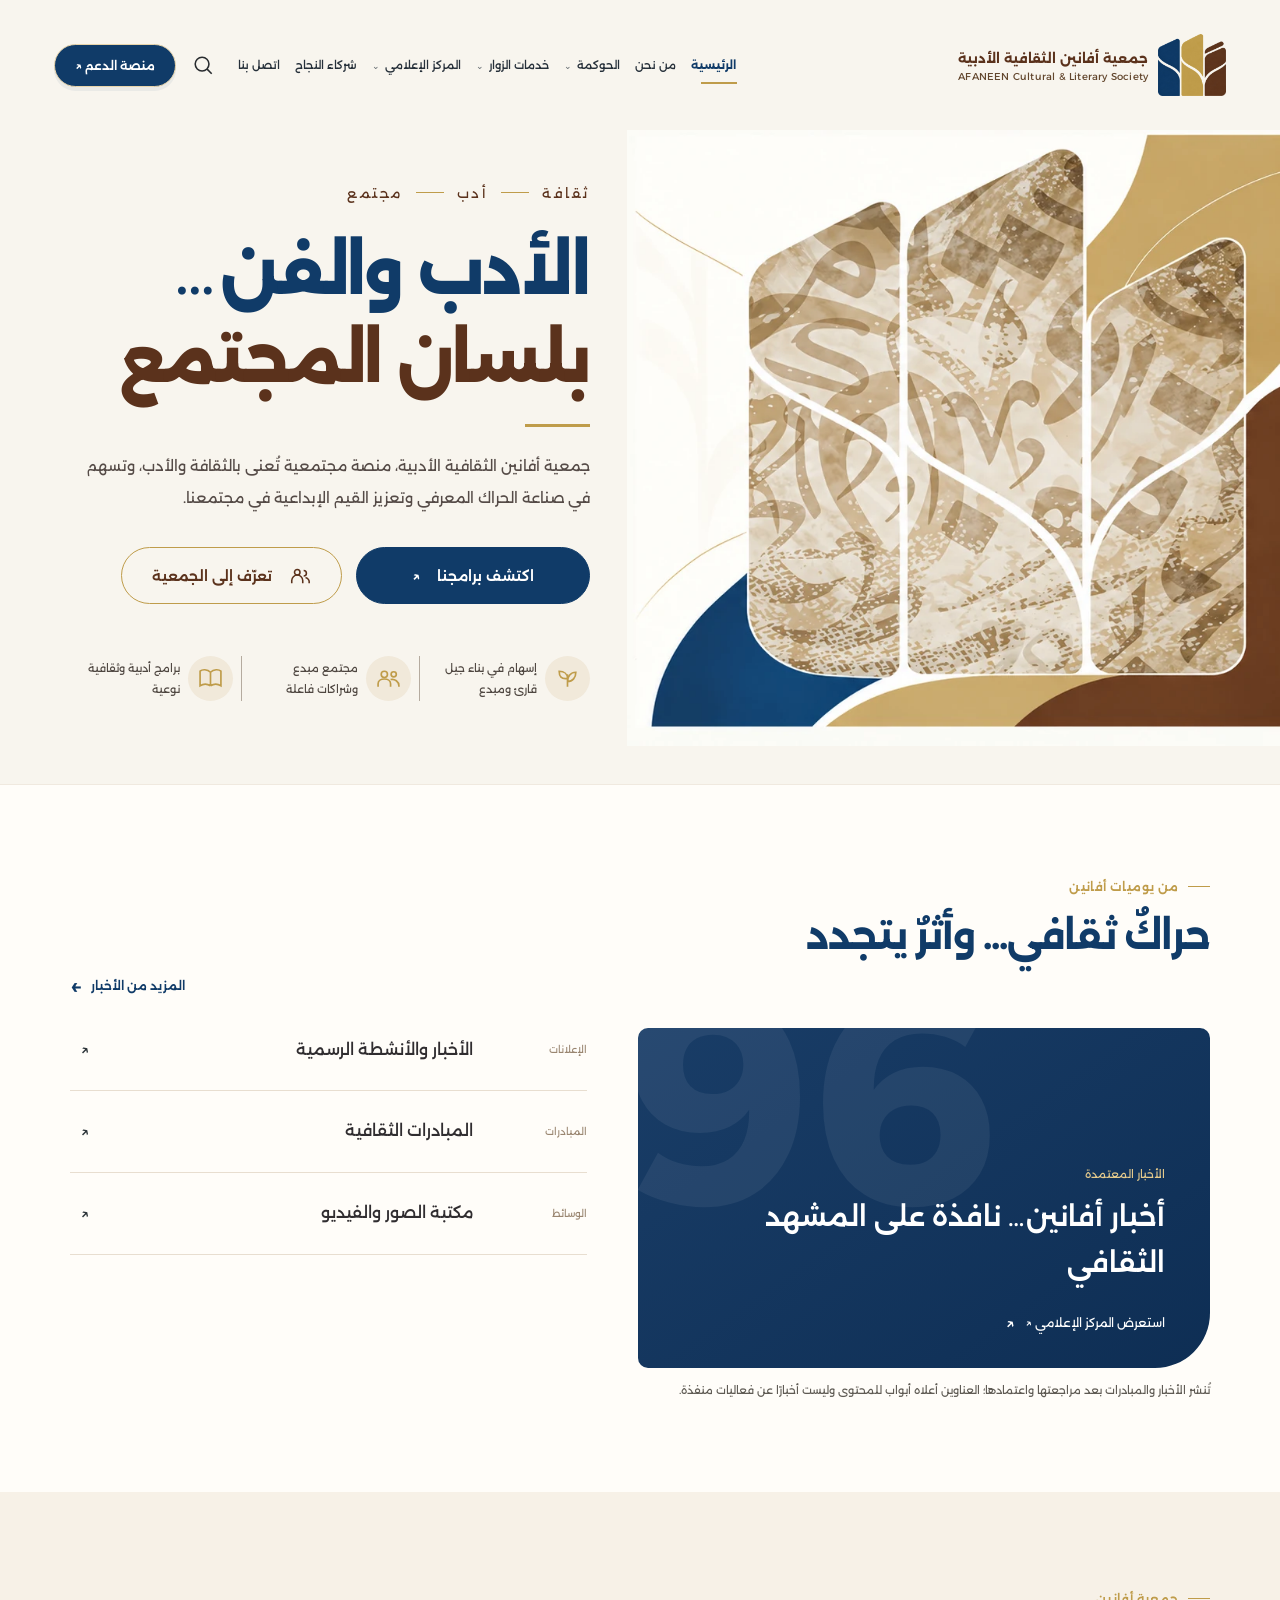
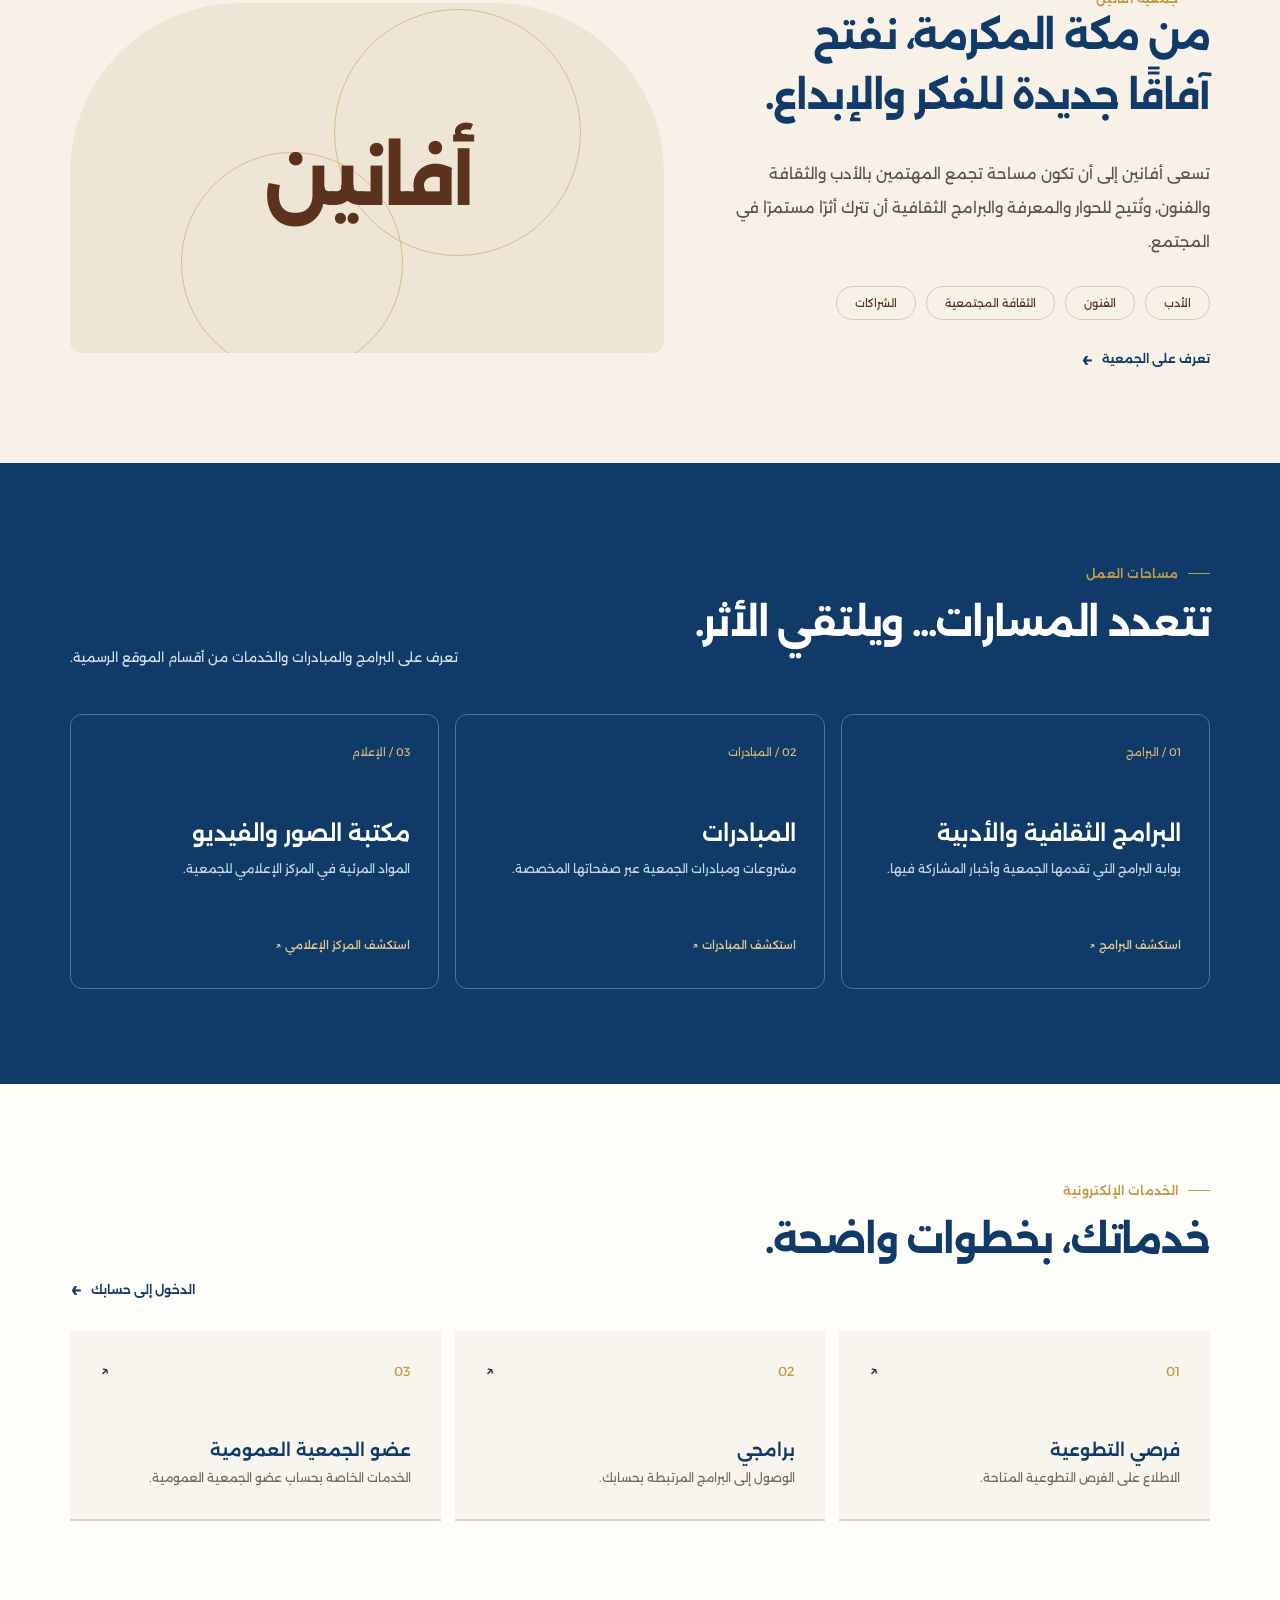
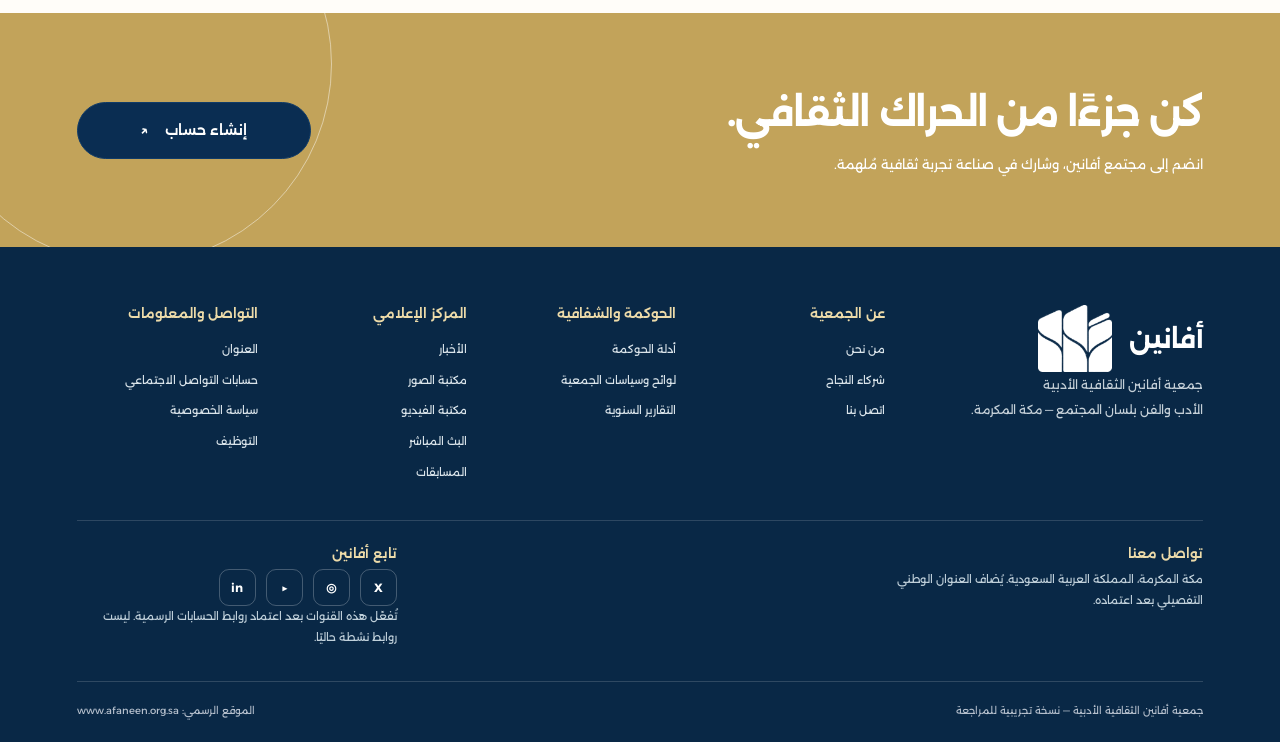
==== commit c852f9bb: "chore: rename About navigation to من نحن consistently across pages" ====
--- a/index.html
+++ b/index.html
@@ -1,5 +1,3 @@
-<!DOCTYPE html>
-
 <!DOCTYPE html>
 
 <html dir="rtl" lang="ar">
@@ -15,7 +13,7 @@
 <a aria-label="جمعية أفانين - الرئيسية" class="brand" href="index.html"><img alt="رمز جمعية أفانين" class="brand-mark" src="assets/afaneen-logo.png"/><span class="brand-type"><b>جمعية أفانين الثقافية الأدبية</b><span>AFANEEN Cultural &amp; Literary Society</span></span></a>
 <nav aria-label="القائمة الرئيسية" class="nav">
 <div class="nav-item"><a aria-current="page" class="nav-link" href="index.html">الرئيسية</a></div>
-<div class="nav-item"><a class="nav-link" href="about.html">نبذة عنا</a></div>
+<div class="nav-item"><a class="nav-link" href="about.html">من نحن</a></div>
 <div class="nav-item"><button aria-expanded="false" aria-haspopup="true" class="nav-link" type="button">الحوكمة <span class="chevron">⌄</span></button><div class="dropdown"><a href="governance.html">الحوكمة والإفصاح</a><a href="governance.html#guides">أدلة الحوكمة</a><a href="governance.html#policies">لوائح وسياسات الجمعية</a><a href="governance.html#reports">التقارير السنوية</a></div></div>
 <div class="nav-item"><button aria-expanded="false" aria-haspopup="true" class="nav-link" type="button">خدمات الزوار <span class="chevron">⌄</span></button><div class="dropdown"><a href="services.html">جميع الخدمات</a><a href="volunteering.html">فرصي التطوعية</a><a href="programs.html#my-programs">برامجي</a><a href="membership.html">حساب عضو الجمعية العمومية</a></div></div>
 <div class="nav-item"><button aria-expanded="false" aria-haspopup="true" class="nav-link" type="button">المركز الإعلامي <span class="chevron">⌄</span></button><div class="dropdown"><a href="media.html#news">الأخبار</a><a href="media.html#initiatives">المبادرات</a><a href="media.html#photos">مكتبة الصور</a><a href="media.html#videos">مكتبة الفيديو</a><a href="media.html#live">البث المباشر</a><a href="media.html#contests">المسابقات</a></div></div>
@@ -35,7 +33,7 @@
 <section class="services section" id="services"><div class="section-inner"><span class="eyebrow">الخدمات الإلكترونية</span><div class="section-heading"><h2>خدماتك، بخطوات واضحة.</h2><a class="text-link" href="services.html">الدخول إلى حسابك</a></div><div class="services-grid"><a class="service" href="volunteering.html"><div class="service-head"><span class="service-num">01</span><span aria-hidden="true">↗</span></div><div><strong>فرصي التطوعية</strong><p>الاطلاع على الفرص التطوعية المتاحة.</p></div></a><a class="service" href="programs.html#my-programs"><div class="service-head"><span class="service-num">02</span><span aria-hidden="true">↗</span></div><div><strong>برامجي</strong><p>الوصول إلى البرامج المرتبطة بحسابك.</p></div></a><a class="service" href="membership.html"><div class="service-head"><span class="service-num">03</span><span aria-hidden="true">↗</span></div><div><strong>عضو الجمعية العمومية</strong><p>الخدمات الخاصة بحساب عضو الجمعية العمومية.</p></div></a></div></div></section>
 <section class="join"><div class="join-inner"><div><h2>كن جزءًا من الحراك الثقافي.</h2><p>انضم إلى مجتمع أفانين، وشارك في صناعة تجربة ثقافية مُلهمة.</p></div><a class="primary-cta" href="membership.html">إنشاء حساب <span aria-hidden="true">↗</span></a></div></section>
 </main>
-<footer class="footer"><div class="foot-grid"><div class="foot-identity"><div class="foot-brand"><img alt="" src="assets/afaneen-logo.png"/><strong>أفانين</strong></div><p>جمعية أفانين الثقافية الأدبية<br/>الأدب والفن بلسان المجتمع — مكة المكرمة.</p></div><div><h3>عن الجمعية</h3><a href="about.html">نبذة عنا</a><a href="partners.html">شركاء النجاح</a><a href="contact.html">اتصل بنا</a></div><div><h3>الحوكمة والشفافية</h3><a href="governance.html#guides">أدلة الحوكمة</a><a href="governance.html#policies">لوائح وسياسات الجمعية</a><a href="governance.html#reports">التقارير السنوية</a></div><div><h3>المركز الإعلامي</h3><a href="media.html#news">الأخبار</a><a href="media.html#photos">مكتبة الصور</a><a href="media.html#videos">مكتبة الفيديو</a><a href="media.html#live">البث المباشر</a><a href="media.html#contests">المسابقات</a></div><div class="foot-contact"><h3>التواصل والمعلومات</h3>
+<footer class="footer"><div class="foot-grid"><div class="foot-identity"><div class="foot-brand"><img alt="" src="assets/afaneen-logo.png"/><strong>أفانين</strong></div><p>جمعية أفانين الثقافية الأدبية<br/>الأدب والفن بلسان المجتمع — مكة المكرمة.</p></div><div><h3>عن الجمعية</h3><a href="about.html">من نحن</a><a href="partners.html">شركاء النجاح</a><a href="contact.html">اتصل بنا</a></div><div><h3>الحوكمة والشفافية</h3><a href="governance.html#guides">أدلة الحوكمة</a><a href="governance.html#policies">لوائح وسياسات الجمعية</a><a href="governance.html#reports">التقارير السنوية</a></div><div><h3>المركز الإعلامي</h3><a href="media.html#news">الأخبار</a><a href="media.html#photos">مكتبة الصور</a><a href="media.html#videos">مكتبة الفيديو</a><a href="media.html#live">البث المباشر</a><a href="media.html#contests">المسابقات</a></div><div class="foot-contact"><h3>التواصل والمعلومات</h3>
 <a href="contact.html#address">العنوان</a>
 <a href="contact.html#social-media">حسابات التواصل الاجتماعي</a>
 <a href="privacy.html">سياسة الخصوصية</a>
@@ -50,7 +48,7 @@
 <p class="verification-note">تُفعّل هذه القنوات بعد اعتماد روابط الحسابات الرسمية. ليست روابط نشطة حاليًا.</p></div>
 </div><div class="foot-bottom"><span>جمعية أفانين الثقافية الأدبية — نسخة تجريبية للمراجعة</span><span>الموقع الرسمي: www.afaneen.org.sa</span></div></footer>
 <div class="backdrop" id="mobile-backdrop"></div><aside aria-label="قائمة الجوال" class="mobile-panel" id="mobile-menu"><div class="mobile-head"><strong>القائمة الرئيسية</strong><button aria-label="إغلاق القائمة" class="close-btn" id="mobile-close" type="button">×</button></div>
-<a href="index.html">الرئيسية</a><a href="about.html">نبذة عنا</a>
+<a href="index.html">الرئيسية</a><a href="about.html">من نحن</a>
 <details><summary>الحوكمة</summary><a href="governance.html">الحوكمة والإفصاح</a><a href="governance.html#guides">أدلة الحوكمة</a><a href="governance.html#policies">لوائح وسياسات الجمعية</a><a href="governance.html#reports">التقارير السنوية</a></details>
 <details><summary>خدمات الزوار</summary><a href="services.html">جميع الخدمات</a><a href="volunteering.html">فرصي التطوعية</a><a href="programs.html#my-programs">برامجي</a><a href="membership.html">حساب عضو الجمعية العمومية</a></details>
 <details><summary>المركز الإعلامي</summary><a href="media.html#news">الأخبار</a><a href="media.html#initiatives">المبادرات</a><a href="media.html#photos">مكتبة الصور</a><a href="media.html#videos">مكتبة الفيديو</a><a href="media.html#live">البث المباشر</a><a href="media.html#contests">المسابقات</a></details>
--- a/assets/style.css
+++ b/assets/style.css
@@ -103,4 +103,20 @@
 
 /* Institutional pages — reuse approved color and Alexandria typography */
 .inner-main section[id]{scroll-margin-top:110px}.inner-main .disclosure-grid{display:grid;grid-template-columns:repeat(2,minmax(0,1fr));gap:12px;margin:17px 0}.inner-main .disclosure-field{padding:19px 20px;background:#faf6ed;border:1px solid #e9dfce;border-radius:9px}.inner-main .disclosure-field strong{font-size:12px;color:var(--navy);display:block;margin-bottom:8px}.inner-main .disclosure-field span{font-size:12px;line-height:1.9;color:#6d655f}.inner-main .disclosure-list{list-style:none;padding:0;display:flex;flex-direction:column;gap:9px}.inner-main .disclosure-list li{display:flex;align-items:center;justify-content:space-between;gap:14px;border-bottom:1px solid var(--line);padding:10px 0;flex-wrap:wrap}.inner-main .disclosure-list strong{font-size:13px;font-weight:650;color:#263e51}.inner-main .pending-chip,.inner-main .review-label{display:inline-block;color:#6d532d;background:#fbf1db;border:1px solid #e8d6aa;border-radius:6px;padding:6px 10px;font-size:11px;line-height:1.8}.inner-main .review-banner{padding:18px 20px;margin:0 0 25px;border-right:3px solid var(--gold);background:#fffaf0;color:#584838;line-height:2.1;font-size:13px}.inner-main .mini-panel{padding:18px;border:1px solid var(--line);border-radius:10px;background:#fcf8f0}.inner-main .mini-panel h3{font-size:14px;color:var(--navy);margin:0 0 7px}.inner-main .mini-panel p{font-size:12px;line-height:2.0;margin:0;color:#595c60}.inner-main .compact-cards{gap:14px}.inner-main .inline-link{display:inline-block;font-size:12px;color:var(--navy);border-bottom:1px solid var(--gold);padding:5px 0;margin:7px 0;text-decoration:none}.inner-main .feature-links{display:grid;grid-template-columns:repeat(3,minmax(0,1fr));gap:15px}.inner-main .feature-link{background:#fffdfa;border:1px solid var(--line);border-radius:12px;min-height:155px;padding:24px 20px;display:flex;justify-content:space-between;flex-direction:column;transition:border-color .2s}.inner-main .feature-link:hover{border-color:var(--gold)}.inner-main .feature-link strong{color:var(--navy);font-size:17px}.inner-main .feature-link span{color:#5f635d;font-size:12px;line-height:1.95}.news-notice{font-size:11px;color:#5f5b54;line-height:1.9;margin:12px 0 0}.mobile-panel button.support-btn{width:100%;margin-top:18px;border:0}.footer a:hover,.inner-main a:hover{text-decoration:underline;text-underline-offset:4px}
-@media(max-width:750px){.inner-main .disclosure-grid,.inner-main .feature-links{grid-template-columns:1fr}}+@media(max-width:750px){.inner-main .disclosure-grid,.inner-main .feature-links{grid-template-columns:1fr}}
+
+/* About — two editorial sections using approved Afaneen identity */
+.about-page .about-section-nav{display:flex;gap:10px;flex-wrap:wrap;margin:14px 0 34px}
+.about-page .about-section-nav a{display:inline-flex;padding:12px 18px;border:1px solid #ded0b8;border-radius:50px;background:#fffdfa;color:var(--navy);font-size:12px;font-weight:600}
+.about-page .about-section-nav a:hover,.about-page .about-section-nav a:focus-visible{border-color:var(--gold);background:#f6f0e6}
+.about-page .about-intro{margin-bottom:34px}
+.about-page .about-intro p{line-height:2.25}
+.about-page .council-message{border-right:3px solid var(--gold);padding:clamp(26px,4vw,62px);background:#fffdf9}
+.about-page .council-message h2{font-size:clamp(24px,2.25vw,33px);margin-bottom:8px}
+.about-page .council-divider{width:75px;height:2px;background:var(--gold);margin:0 0 28px}
+.about-page .council-subtitle{color:var(--brown);font-size:clamp(20px,2vw,29px);line-height:1.8;margin:0 0 25px;font-weight:700}
+.about-page .council-prose p{font-size:clamp(14px,1.1vw,17px);line-height:2.4;text-align:justify;text-justify:inter-word;margin:0 0 27px;color:#302f2f}
+.about-page .council-signature{display:flex;flex-direction:column;align-items:center;gap:8px;color:var(--brown);text-align:center;padding:15px 0 4px}
+.about-page .council-signature span{font-size:clamp(14px,1.15vw,18px);font-weight:600}
+.about-page .council-signature strong{font-size:clamp(17px,1.55vw,24px);line-height:1.8;font-weight:700}
+@media(max-width:650px){.about-page .council-message{padding:24px 20px}.about-page .council-prose p{text-align:right;line-height:2.25}.about-page .about-section-nav a{font-size:11px}}
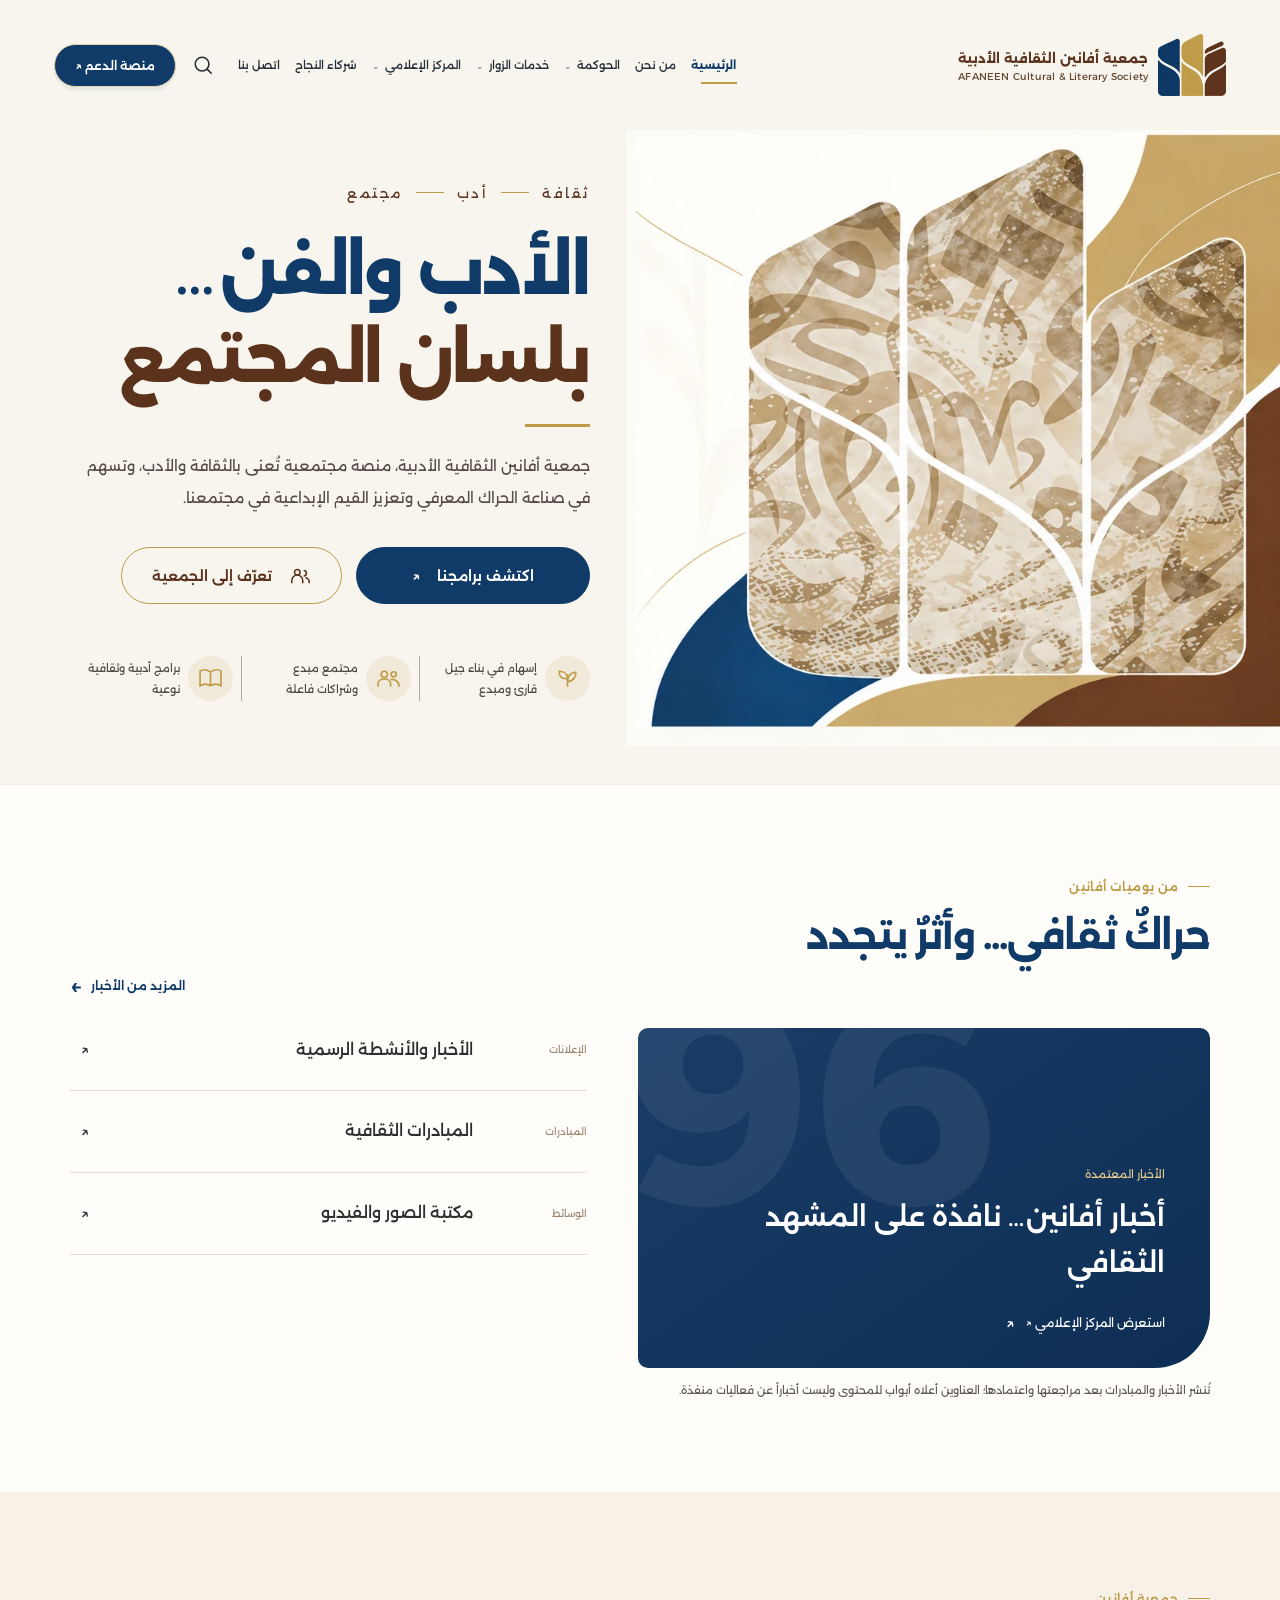
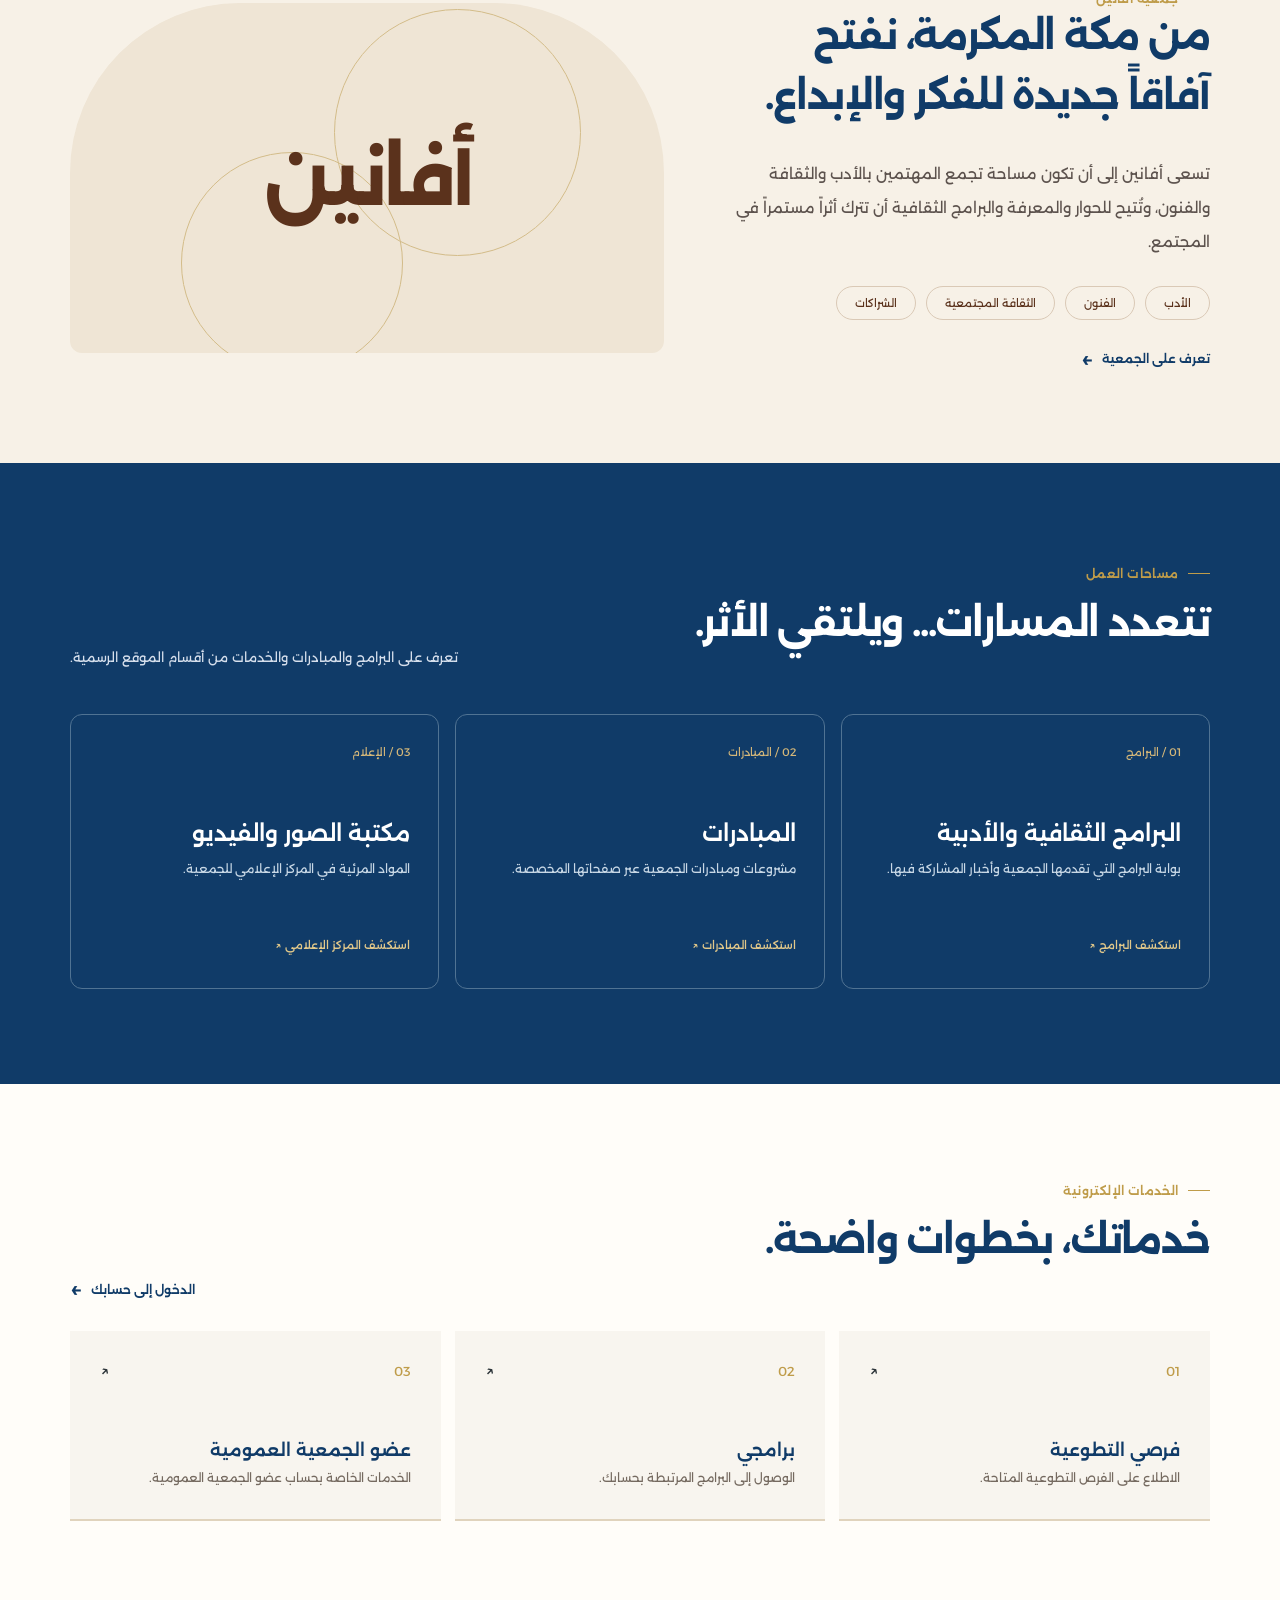
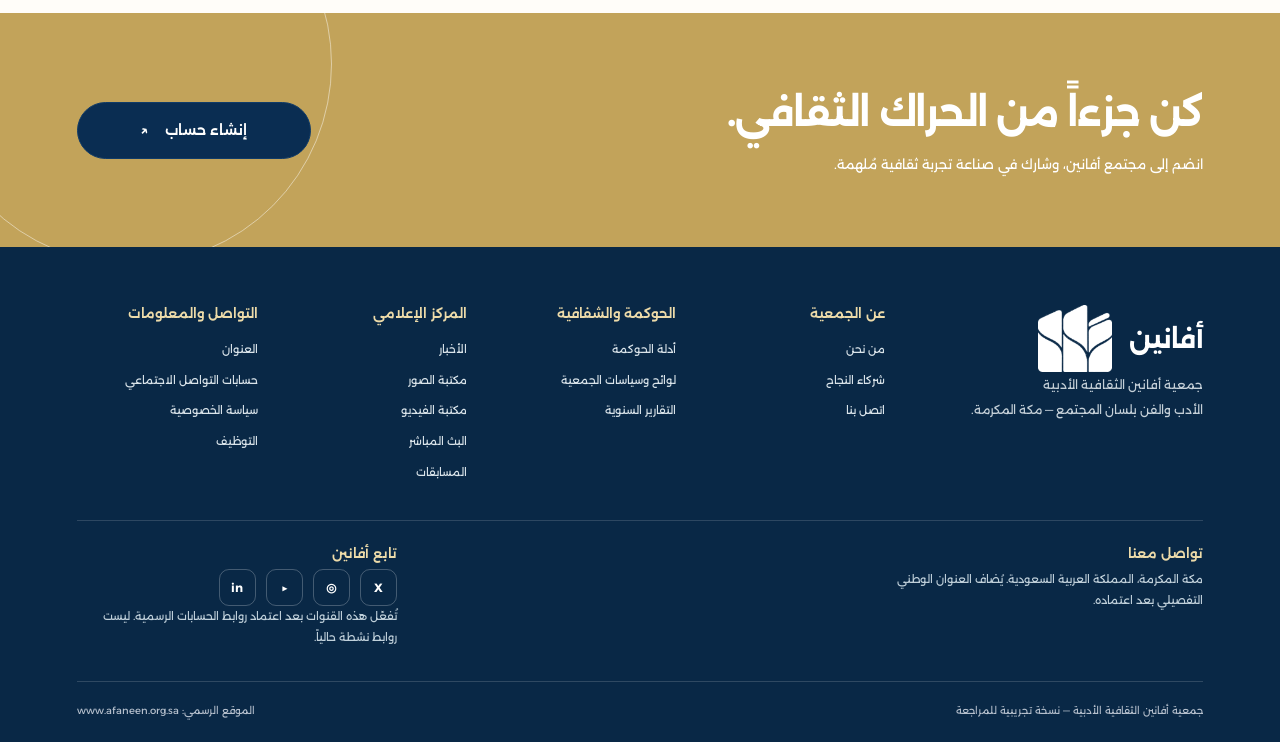
==== commit 700ef34c: "fix: enforce alif-position fath tanween throughout Afaneen site" ====
--- a/index.html
+++ b/index.html
@@ -27,11 +27,11 @@
 <div class="hero-copy"><div class="hero-kicker">ثقافة <i></i> أدب <i></i> مجتمع</div><h1 id="hero-heading">الأدب والفن… <span>بلسان المجتمع</span></h1><div class="rule"></div><p>جمعية أفانين الثقافية الأدبية، منصة مجتمعية تُعنى بالثقافة والأدب، وتسهم في صناعة الحراك المعرفي وتعزيز القيم الإبداعية في مجتمعنا.</p><div class="hero-actions"><a class="primary-cta" href="programs.html">اكتشف برامجنا <span aria-hidden="true">↗</span></a><a class="secondary-cta" href="about.html"><svg fill="none" height="22" stroke="currentColor" stroke-width="1.7" viewbox="0 0 24 24" width="22"><circle cx="9" cy="8" r="3"></circle><path d="M3 20v-3a6 6 0 0 1 12 0v3M16 6a3 3 0 0 1 0 6M18 14c2 0 4 2 4 4v2"></path></svg> تعرّف إلى الجمعية</a></div><div class="mini-features"><div class="mini-feature"><span class="mini-icon"><svg fill="none" stroke="currentColor" viewbox="0 0 24 24"><path d="M12 20V8M12 12C6 13 4 10 4 5c5 0 8 3 8 7ZM12 15c0-5 3-9 8-9 0 5-3 9-8 9Z"></path></svg></span><span>إسهام في بناء جيل قارئ ومبدع</span></div><div class="mini-feature"><span class="mini-icon"><svg fill="none" stroke="currentColor" viewbox="0 0 24 24"><circle cx="8" cy="8" r="3"></circle><circle cx="17" cy="8" r="2.5"></circle><path d="M2 20v-3c0-6 12-6 12 0v3M14 13c4-1 8 2 8 6v1"></path></svg></span><span>مجتمع مبدع وشراكات فاعلة</span></div><div class="mini-feature"><span class="mini-icon"><svg fill="none" stroke="currentColor" viewbox="0 0 24 24"><path d="M12 6C9 3 4 3 2 5v14c3-2 7-2 10 0m0-13c3-3 8-3 10-1v14c-3-2-7-2-10 0M12 6v13"></path></svg></span><span>برامج أدبية وثقافية نوعية</span></div></div></div>
 <div class="hero-image"><img alt="تكوين فني تجريدي من حروف الخط العربي باللون الرملي مستوحى من روح الأدب والفنون" fetchpriority="high" src="assets/hero-calligraphy.webp"/></div>
 </section>
-<section aria-labelledby="news-heading" class="news section" id="news"><div class="section-inner"><span class="eyebrow">من يوميات أفانين</span><div class="section-heading"><h2 id="news-heading">حراكٌ ثقافي... وأثرٌ يتجدد</h2><a class="text-link" href="media.html#news">المزيد من الأخبار</a></div><div class="news-grid"><article class="featured-story"><span class="date">الأخبار المعتمدة</span><h3>أخبار أفانين… نافذة على المشهد الثقافي</h3><a href="media.html#news">استعرض المركز الإعلامي ↗</a></article><div class="news-list"><a class="news-row" href="media.html#news"><time>الإعلانات</time><h3>الأخبار والأنشطة الرسمية</h3><span aria-hidden="true">↗</span></a><a class="news-row" href="media.html#initiatives"><time>المبادرات</time><h3>المبادرات الثقافية</h3><span aria-hidden="true">↗</span></a><a class="news-row" href="media.html#photos"><time>الوسائط</time><h3>مكتبة الصور والفيديو</h3><span aria-hidden="true">↗</span></a></div></div><p class="news-notice">تُنشر الأخبار والمبادرات بعد مراجعتها واعتمادها؛ العناوين أعلاه أبواب للمحتوى وليست أخبارًا عن فعاليات منفذة.</p></div></section>
-<section class="about section" id="about"><div class="section-inner about-grid"><div class="about-copy"><span class="eyebrow">جمعية أفانين</span><h2>من مكة المكرمة، نفتح آفاقًا جديدة للفكر والإبداع.</h2><p>تسعى أفانين إلى أن تكون مساحة تجمع المهتمين بالأدب والثقافة والفنون، وتُتيح للحوار والمعرفة والبرامج الثقافية أن تترك أثرًا مستمرًا في المجتمع.</p><div class="topic-row"><span>الأدب</span><span>الفنون</span><span>الثقافة المجتمعية</span><span>الشراكات</span></div><a class="text-link" href="about.html">تعرف على الجمعية</a></div><div aria-hidden="true" class="about-word"><strong>أفانين</strong></div></div></section>
+<section aria-labelledby="news-heading" class="news section" id="news"><div class="section-inner"><span class="eyebrow">من يوميات أفانين</span><div class="section-heading"><h2 id="news-heading">حراكٌ ثقافي... وأثرٌ يتجدد</h2><a class="text-link" href="media.html#news">المزيد من الأخبار</a></div><div class="news-grid"><article class="featured-story"><span class="date">الأخبار المعتمدة</span><h3>أخبار أفانين… نافذة على المشهد الثقافي</h3><a href="media.html#news">استعرض المركز الإعلامي ↗</a></article><div class="news-list"><a class="news-row" href="media.html#news"><time>الإعلانات</time><h3>الأخبار والأنشطة الرسمية</h3><span aria-hidden="true">↗</span></a><a class="news-row" href="media.html#initiatives"><time>المبادرات</time><h3>المبادرات الثقافية</h3><span aria-hidden="true">↗</span></a><a class="news-row" href="media.html#photos"><time>الوسائط</time><h3>مكتبة الصور والفيديو</h3><span aria-hidden="true">↗</span></a></div></div><p class="news-notice">تُنشر الأخبار والمبادرات بعد مراجعتها واعتمادها؛ العناوين أعلاه أبواب للمحتوى وليست أخباراً عن فعاليات منفذة.</p></div></section>
+<section class="about section" id="about"><div class="section-inner about-grid"><div class="about-copy"><span class="eyebrow">جمعية أفانين</span><h2>من مكة المكرمة، نفتح آفاقاً جديدة للفكر والإبداع.</h2><p>تسعى أفانين إلى أن تكون مساحة تجمع المهتمين بالأدب والثقافة والفنون، وتُتيح للحوار والمعرفة والبرامج الثقافية أن تترك أثراً مستمراً في المجتمع.</p><div class="topic-row"><span>الأدب</span><span>الفنون</span><span>الثقافة المجتمعية</span><span>الشراكات</span></div><a class="text-link" href="about.html">تعرف على الجمعية</a></div><div aria-hidden="true" class="about-word"><strong>أفانين</strong></div></div></section>
 <section class="paths section" id="programs"><div class="section-inner"><span class="eyebrow">مساحات العمل</span><div class="section-heading"><h2>تتعدد المسارات... ويلتقي الأثر.</h2><p>تعرف على البرامج والمبادرات والخدمات من أقسام الموقع الرسمية.</p></div><div class="paths-grid"><a class="path" href="programs.html"><small>01 / البرامج</small><div><h3>البرامج الثقافية والأدبية</h3><p>بوابة البرامج التي تقدمها الجمعية وأخبار المشاركة فيها.</p></div><strong>استكشف البرامج ↗</strong></a><a class="path" href="media.html#initiatives"><small>02 / المبادرات</small><div><h3>المبادرات</h3><p>مشروعات ومبادرات الجمعية عبر صفحاتها المخصصة.</p></div><strong>استكشف المبادرات ↗</strong></a><a class="path" href="media.html"><small>03 / الإعلام</small><div><h3>مكتبة الصور والفيديو</h3><p>المواد المرئية في المركز الإعلامي للجمعية.</p></div><strong>استكشف المركز الإعلامي ↗</strong></a></div></div></section>
 <section class="services section" id="services"><div class="section-inner"><span class="eyebrow">الخدمات الإلكترونية</span><div class="section-heading"><h2>خدماتك، بخطوات واضحة.</h2><a class="text-link" href="services.html">الدخول إلى حسابك</a></div><div class="services-grid"><a class="service" href="volunteering.html"><div class="service-head"><span class="service-num">01</span><span aria-hidden="true">↗</span></div><div><strong>فرصي التطوعية</strong><p>الاطلاع على الفرص التطوعية المتاحة.</p></div></a><a class="service" href="programs.html#my-programs"><div class="service-head"><span class="service-num">02</span><span aria-hidden="true">↗</span></div><div><strong>برامجي</strong><p>الوصول إلى البرامج المرتبطة بحسابك.</p></div></a><a class="service" href="membership.html"><div class="service-head"><span class="service-num">03</span><span aria-hidden="true">↗</span></div><div><strong>عضو الجمعية العمومية</strong><p>الخدمات الخاصة بحساب عضو الجمعية العمومية.</p></div></a></div></div></section>
-<section class="join"><div class="join-inner"><div><h2>كن جزءًا من الحراك الثقافي.</h2><p>انضم إلى مجتمع أفانين، وشارك في صناعة تجربة ثقافية مُلهمة.</p></div><a class="primary-cta" href="membership.html">إنشاء حساب <span aria-hidden="true">↗</span></a></div></section>
+<section class="join"><div class="join-inner"><div><h2>كن جزءاً من الحراك الثقافي.</h2><p>انضم إلى مجتمع أفانين، وشارك في صناعة تجربة ثقافية مُلهمة.</p></div><a class="primary-cta" href="membership.html">إنشاء حساب <span aria-hidden="true">↗</span></a></div></section>
 </main>
 <footer class="footer"><div class="foot-grid"><div class="foot-identity"><div class="foot-brand"><img alt="" src="assets/afaneen-logo.png"/><strong>أفانين</strong></div><p>جمعية أفانين الثقافية الأدبية<br/>الأدب والفن بلسان المجتمع — مكة المكرمة.</p></div><div><h3>عن الجمعية</h3><a href="about.html">من نحن</a><a href="partners.html">شركاء النجاح</a><a href="contact.html">اتصل بنا</a></div><div><h3>الحوكمة والشفافية</h3><a href="governance.html#guides">أدلة الحوكمة</a><a href="governance.html#policies">لوائح وسياسات الجمعية</a><a href="governance.html#reports">التقارير السنوية</a></div><div><h3>المركز الإعلامي</h3><a href="media.html#news">الأخبار</a><a href="media.html#photos">مكتبة الصور</a><a href="media.html#videos">مكتبة الفيديو</a><a href="media.html#live">البث المباشر</a><a href="media.html#contests">المسابقات</a></div><div class="foot-contact"><h3>التواصل والمعلومات</h3>
 <a href="contact.html#address">العنوان</a>
@@ -45,7 +45,7 @@
 <span aria-label="إنستغرام" class="social-token">◎</span>
 <span aria-label="يوتيوب" class="social-token">▶</span>
 <span aria-label="لينكدإن" class="social-token">in</span></div>
-<p class="verification-note">تُفعّل هذه القنوات بعد اعتماد روابط الحسابات الرسمية. ليست روابط نشطة حاليًا.</p></div>
+<p class="verification-note">تُفعّل هذه القنوات بعد اعتماد روابط الحسابات الرسمية. ليست روابط نشطة حالياً.</p></div>
 </div><div class="foot-bottom"><span>جمعية أفانين الثقافية الأدبية — نسخة تجريبية للمراجعة</span><span>الموقع الرسمي: www.afaneen.org.sa</span></div></footer>
 <div class="backdrop" id="mobile-backdrop"></div><aside aria-label="قائمة الجوال" class="mobile-panel" id="mobile-menu"><div class="mobile-head"><strong>القائمة الرئيسية</strong><button aria-label="إغلاق القائمة" class="close-btn" id="mobile-close" type="button">×</button></div>
 <a href="index.html">الرئيسية</a><a href="about.html">من نحن</a>
@@ -54,6 +54,6 @@
 <details><summary>المركز الإعلامي</summary><a href="media.html#news">الأخبار</a><a href="media.html#initiatives">المبادرات</a><a href="media.html#photos">مكتبة الصور</a><a href="media.html#videos">مكتبة الفيديو</a><a href="media.html#live">البث المباشر</a><a href="media.html#contests">المسابقات</a></details>
 <a href="partners.html">شركاء النجاح</a><a href="contact.html">اتصل بنا</a><button class="support-btn js-support" type="button">منصة الدعم ↗</button></aside>
 <div aria-label="البحث في أقسام الموقع" aria-modal="true" class="search-overlay" id="search-overlay" role="dialog"><div class="search-panel"><div class="search-top"><h2>إلى أين تريد الذهاب؟</h2><button aria-label="إغلاق البحث" class="close-btn" id="close-search">×</button></div><label class="sr-only" for="search-query">البحث في قوائم الموقع</label><input autocomplete="off" id="search-query" placeholder="ابحث في الأقسام والخدمات..."/><div class="search-results" id="search-results"></div></div></div>
-<div aria-live="polite" class="toast" id="support-toast" role="status">منصة الدعم ستكون متجرًا مستقلًا على سلة؛ لم تُفعّل الخدمة أو النطاق الفرعي بعد.</div>
+<div aria-live="polite" class="toast" id="support-toast" role="status">منصة الدعم ستكون متجراً مستقلاً على سلة؛ لم تُفعّل الخدمة أو النطاق الفرعي بعد.</div>
 
 <script defer="True" src="assets/site.js"></script></body></html>
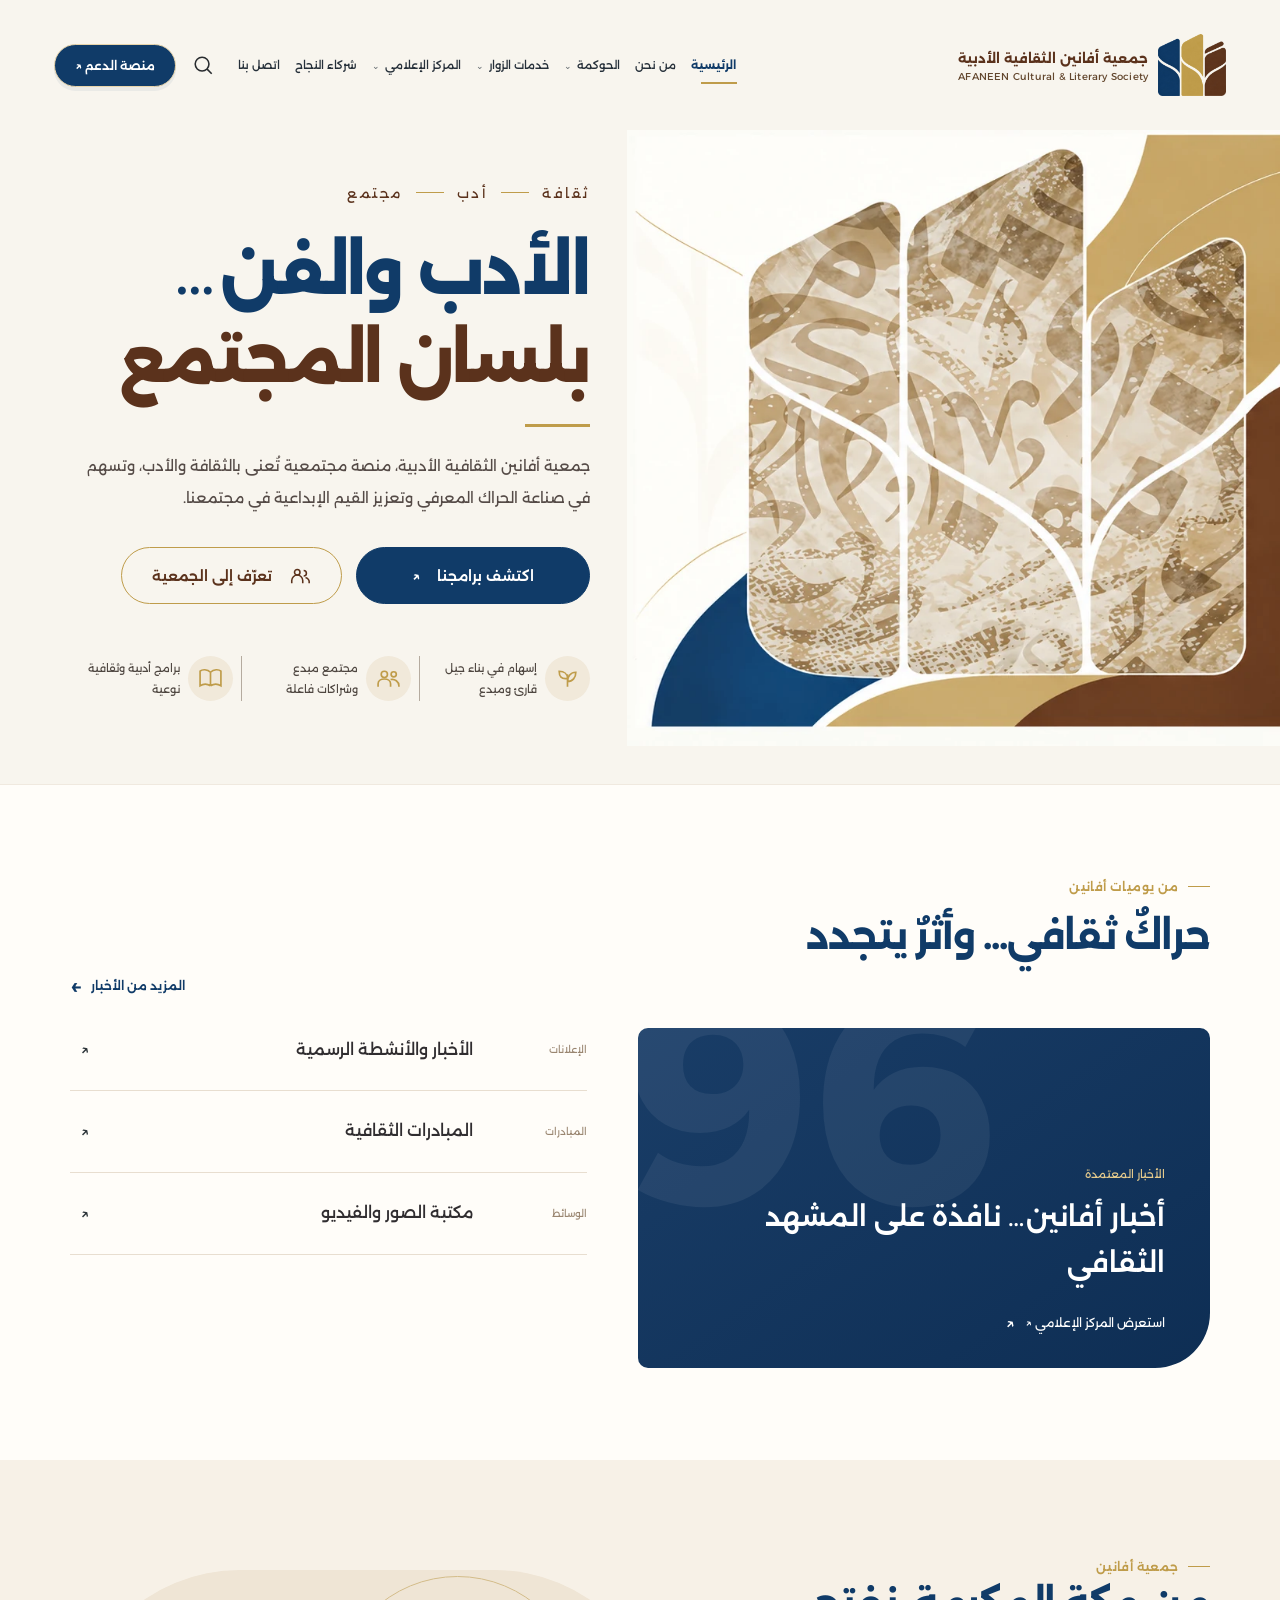
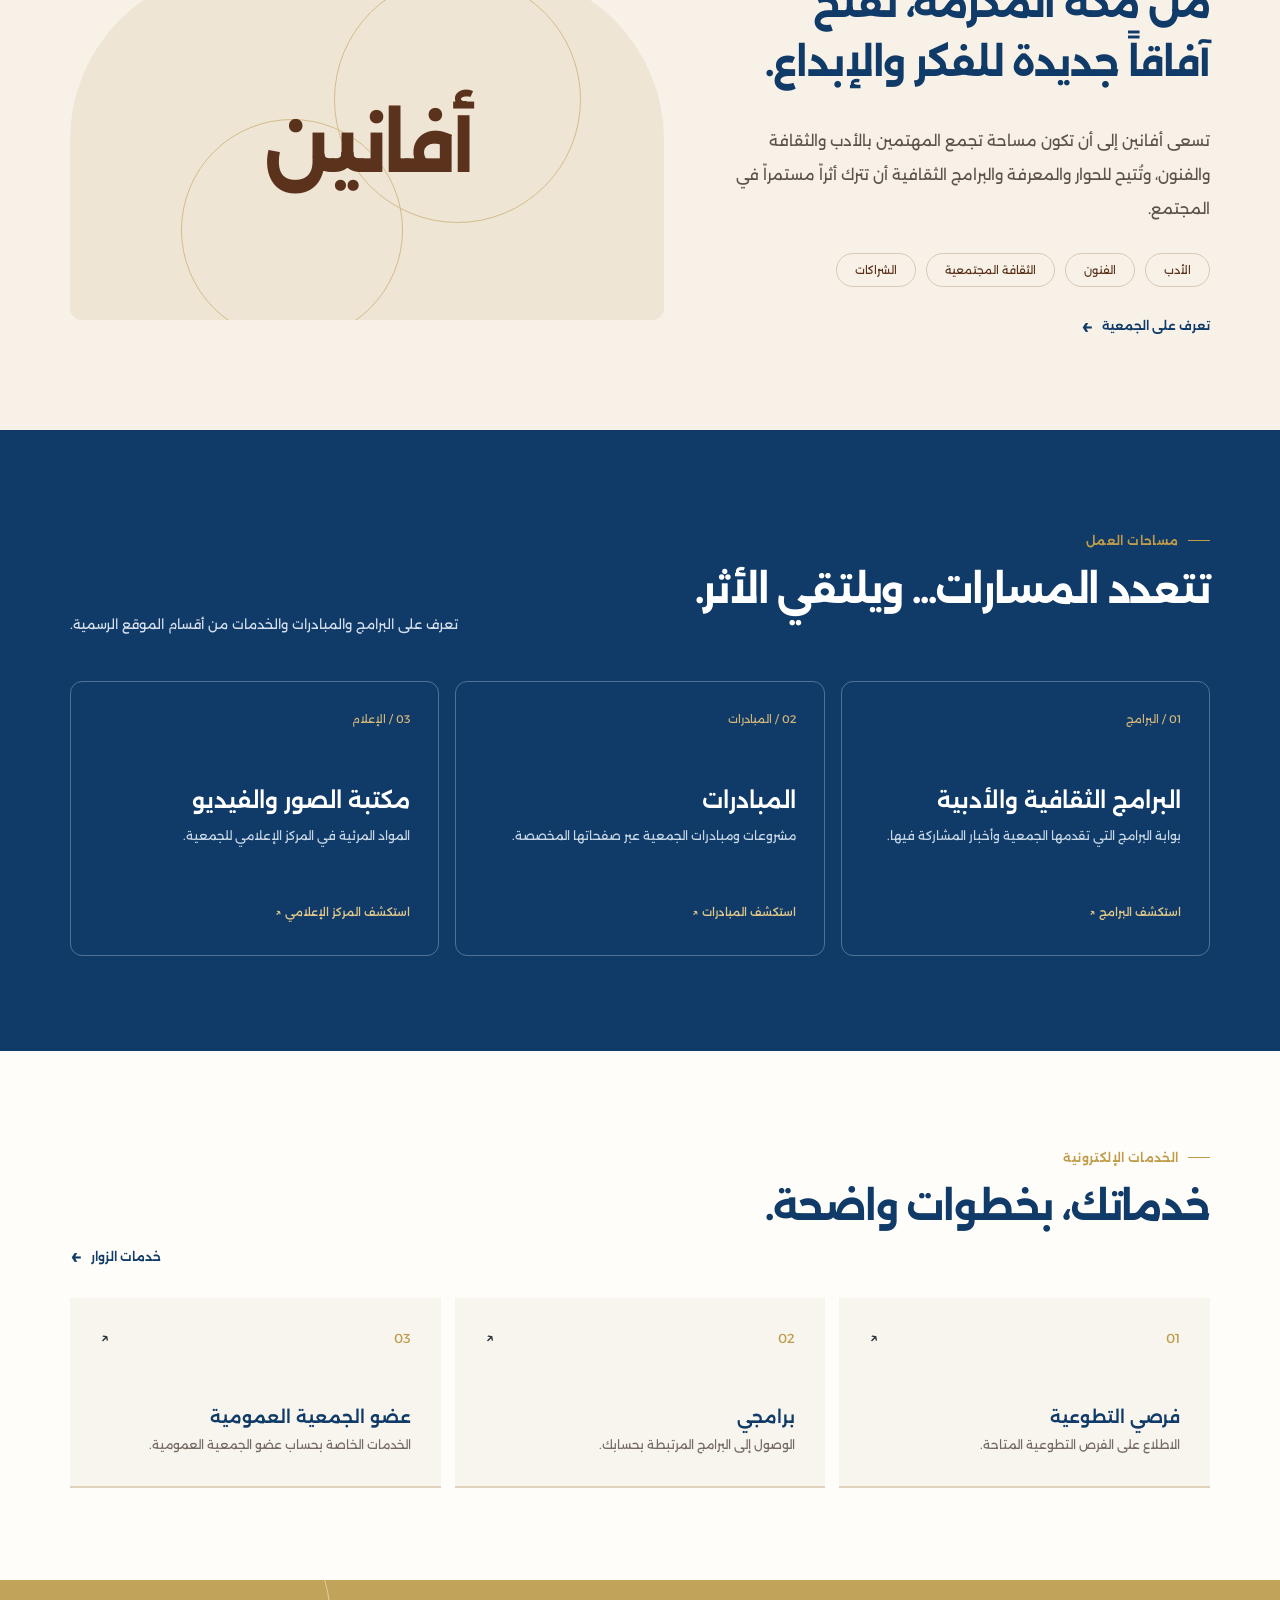
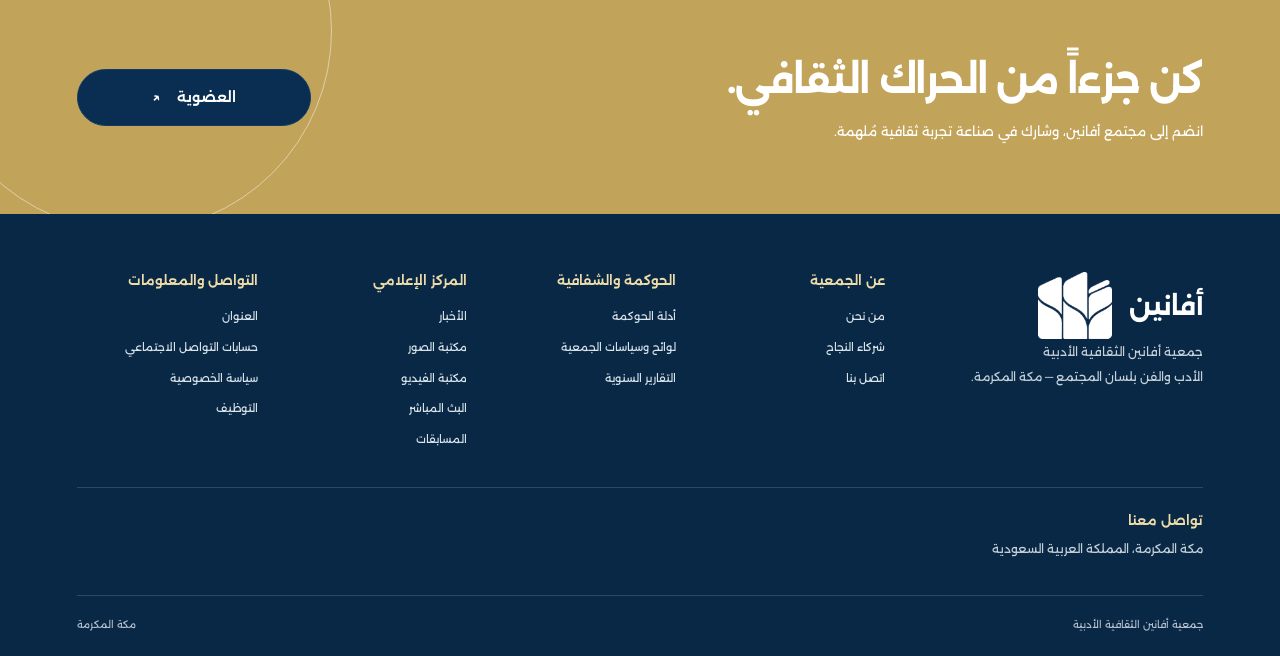
==== commit 3bc4a51b: "Remove editorial disclaimers and unpublished placeholders from public pages" ====
--- a/index.html
+++ b/index.html
@@ -20,40 +20,32 @@
 <div class="nav-item"><a class="nav-link" href="partners.html">شركاء النجاح</a></div>
 <div class="nav-item"><a class="nav-link" href="contact.html">اتصل بنا</a></div>
 </nav>
-<div class="header-actions"><button class="support-btn js-support" type="button">منصة الدعم ↗</button><button aria-label="بحث في الموقع" class="search-btn" id="open-search"><svg fill="none" stroke="currentColor" stroke-width="1.7" viewbox="0 0 24 24"><circle cx="11" cy="11" r="7.5"></circle><path d="m16.5 16.5 5 5"></path></svg></button><button aria-label="فتح القائمة" class="mobile-toggle" id="mobile-open"><svg fill="none" stroke="currentColor" stroke-width="1.8" viewbox="0 0 24 24"><path d="M3 6h18M3 12h18M3 18h18"></path></svg></button></div>
+<div class="header-actions"><button class="support-btn js-support" type="button" disabled aria-disabled="true">منصة الدعم ↗</button><button aria-label="بحث في الموقع" class="search-btn" id="open-search"><svg fill="none" stroke="currentColor" stroke-width="1.7" viewbox="0 0 24 24"><circle cx="11" cy="11" r="7.5"></circle><path d="m16.5 16.5 5 5"></path></svg></button><button aria-label="فتح القائمة" class="mobile-toggle" id="mobile-open"><svg fill="none" stroke="currentColor" stroke-width="1.8" viewbox="0 0 24 24"><path d="M3 6h18M3 12h18M3 18h18"></path></svg></button></div>
 </header>
 <main id="main">
 <section aria-labelledby="hero-heading" class="hero">
 <div class="hero-copy"><div class="hero-kicker">ثقافة <i></i> أدب <i></i> مجتمع</div><h1 id="hero-heading">الأدب والفن… <span>بلسان المجتمع</span></h1><div class="rule"></div><p>جمعية أفانين الثقافية الأدبية، منصة مجتمعية تُعنى بالثقافة والأدب، وتسهم في صناعة الحراك المعرفي وتعزيز القيم الإبداعية في مجتمعنا.</p><div class="hero-actions"><a class="primary-cta" href="programs.html">اكتشف برامجنا <span aria-hidden="true">↗</span></a><a class="secondary-cta" href="about.html"><svg fill="none" height="22" stroke="currentColor" stroke-width="1.7" viewbox="0 0 24 24" width="22"><circle cx="9" cy="8" r="3"></circle><path d="M3 20v-3a6 6 0 0 1 12 0v3M16 6a3 3 0 0 1 0 6M18 14c2 0 4 2 4 4v2"></path></svg> تعرّف إلى الجمعية</a></div><div class="mini-features"><div class="mini-feature"><span class="mini-icon"><svg fill="none" stroke="currentColor" viewbox="0 0 24 24"><path d="M12 20V8M12 12C6 13 4 10 4 5c5 0 8 3 8 7ZM12 15c0-5 3-9 8-9 0 5-3 9-8 9Z"></path></svg></span><span>إسهام في بناء جيل قارئ ومبدع</span></div><div class="mini-feature"><span class="mini-icon"><svg fill="none" stroke="currentColor" viewbox="0 0 24 24"><circle cx="8" cy="8" r="3"></circle><circle cx="17" cy="8" r="2.5"></circle><path d="M2 20v-3c0-6 12-6 12 0v3M14 13c4-1 8 2 8 6v1"></path></svg></span><span>مجتمع مبدع وشراكات فاعلة</span></div><div class="mini-feature"><span class="mini-icon"><svg fill="none" stroke="currentColor" viewbox="0 0 24 24"><path d="M12 6C9 3 4 3 2 5v14c3-2 7-2 10 0m0-13c3-3 8-3 10-1v14c-3-2-7-2-10 0M12 6v13"></path></svg></span><span>برامج أدبية وثقافية نوعية</span></div></div></div>
 <div class="hero-image"><img alt="تكوين فني تجريدي من حروف الخط العربي باللون الرملي مستوحى من روح الأدب والفنون" fetchpriority="high" src="assets/hero-calligraphy.webp"/></div>
 </section>
-<section aria-labelledby="news-heading" class="news section" id="news"><div class="section-inner"><span class="eyebrow">من يوميات أفانين</span><div class="section-heading"><h2 id="news-heading">حراكٌ ثقافي... وأثرٌ يتجدد</h2><a class="text-link" href="media.html#news">المزيد من الأخبار</a></div><div class="news-grid"><article class="featured-story"><span class="date">الأخبار المعتمدة</span><h3>أخبار أفانين… نافذة على المشهد الثقافي</h3><a href="media.html#news">استعرض المركز الإعلامي ↗</a></article><div class="news-list"><a class="news-row" href="media.html#news"><time>الإعلانات</time><h3>الأخبار والأنشطة الرسمية</h3><span aria-hidden="true">↗</span></a><a class="news-row" href="media.html#initiatives"><time>المبادرات</time><h3>المبادرات الثقافية</h3><span aria-hidden="true">↗</span></a><a class="news-row" href="media.html#photos"><time>الوسائط</time><h3>مكتبة الصور والفيديو</h3><span aria-hidden="true">↗</span></a></div></div><p class="news-notice">تُنشر الأخبار والمبادرات بعد مراجعتها واعتمادها؛ العناوين أعلاه أبواب للمحتوى وليست أخباراً عن فعاليات منفذة.</p></div></section>
+<section aria-labelledby="news-heading" class="news section" id="news"><div class="section-inner"><span class="eyebrow">من يوميات أفانين</span><div class="section-heading"><h2 id="news-heading">حراكٌ ثقافي... وأثرٌ يتجدد</h2><a class="text-link" href="media.html#news">المزيد من الأخبار</a></div><div class="news-grid"><article class="featured-story"><span class="date">الأخبار المعتمدة</span><h3>أخبار أفانين… نافذة على المشهد الثقافي</h3><a href="media.html#news">استعرض المركز الإعلامي ↗</a></article><div class="news-list"><a class="news-row" href="media.html#news"><time>الإعلانات</time><h3>الأخبار والأنشطة الرسمية</h3><span aria-hidden="true">↗</span></a><a class="news-row" href="media.html#initiatives"><time>المبادرات</time><h3>المبادرات الثقافية</h3><span aria-hidden="true">↗</span></a><a class="news-row" href="media.html#photos"><time>الوسائط</time><h3>مكتبة الصور والفيديو</h3><span aria-hidden="true">↗</span></a></div></div></div></section>
 <section class="about section" id="about"><div class="section-inner about-grid"><div class="about-copy"><span class="eyebrow">جمعية أفانين</span><h2>من مكة المكرمة، نفتح آفاقاً جديدة للفكر والإبداع.</h2><p>تسعى أفانين إلى أن تكون مساحة تجمع المهتمين بالأدب والثقافة والفنون، وتُتيح للحوار والمعرفة والبرامج الثقافية أن تترك أثراً مستمراً في المجتمع.</p><div class="topic-row"><span>الأدب</span><span>الفنون</span><span>الثقافة المجتمعية</span><span>الشراكات</span></div><a class="text-link" href="about.html">تعرف على الجمعية</a></div><div aria-hidden="true" class="about-word"><strong>أفانين</strong></div></div></section>
 <section class="paths section" id="programs"><div class="section-inner"><span class="eyebrow">مساحات العمل</span><div class="section-heading"><h2>تتعدد المسارات... ويلتقي الأثر.</h2><p>تعرف على البرامج والمبادرات والخدمات من أقسام الموقع الرسمية.</p></div><div class="paths-grid"><a class="path" href="programs.html"><small>01 / البرامج</small><div><h3>البرامج الثقافية والأدبية</h3><p>بوابة البرامج التي تقدمها الجمعية وأخبار المشاركة فيها.</p></div><strong>استكشف البرامج ↗</strong></a><a class="path" href="media.html#initiatives"><small>02 / المبادرات</small><div><h3>المبادرات</h3><p>مشروعات ومبادرات الجمعية عبر صفحاتها المخصصة.</p></div><strong>استكشف المبادرات ↗</strong></a><a class="path" href="media.html"><small>03 / الإعلام</small><div><h3>مكتبة الصور والفيديو</h3><p>المواد المرئية في المركز الإعلامي للجمعية.</p></div><strong>استكشف المركز الإعلامي ↗</strong></a></div></div></section>
-<section class="services section" id="services"><div class="section-inner"><span class="eyebrow">الخدمات الإلكترونية</span><div class="section-heading"><h2>خدماتك، بخطوات واضحة.</h2><a class="text-link" href="services.html">الدخول إلى حسابك</a></div><div class="services-grid"><a class="service" href="volunteering.html"><div class="service-head"><span class="service-num">01</span><span aria-hidden="true">↗</span></div><div><strong>فرصي التطوعية</strong><p>الاطلاع على الفرص التطوعية المتاحة.</p></div></a><a class="service" href="programs.html#my-programs"><div class="service-head"><span class="service-num">02</span><span aria-hidden="true">↗</span></div><div><strong>برامجي</strong><p>الوصول إلى البرامج المرتبطة بحسابك.</p></div></a><a class="service" href="membership.html"><div class="service-head"><span class="service-num">03</span><span aria-hidden="true">↗</span></div><div><strong>عضو الجمعية العمومية</strong><p>الخدمات الخاصة بحساب عضو الجمعية العمومية.</p></div></a></div></div></section>
-<section class="join"><div class="join-inner"><div><h2>كن جزءاً من الحراك الثقافي.</h2><p>انضم إلى مجتمع أفانين، وشارك في صناعة تجربة ثقافية مُلهمة.</p></div><a class="primary-cta" href="membership.html">إنشاء حساب <span aria-hidden="true">↗</span></a></div></section>
+<section class="services section" id="services"><div class="section-inner"><span class="eyebrow">الخدمات الإلكترونية</span><div class="section-heading"><h2>خدماتك، بخطوات واضحة.</h2><a class="text-link" href="services.html">خدمات الزوار</a></div><div class="services-grid"><a class="service" href="volunteering.html"><div class="service-head"><span class="service-num">01</span><span aria-hidden="true">↗</span></div><div><strong>فرصي التطوعية</strong><p>الاطلاع على الفرص التطوعية المتاحة.</p></div></a><a class="service" href="programs.html#my-programs"><div class="service-head"><span class="service-num">02</span><span aria-hidden="true">↗</span></div><div><strong>برامجي</strong><p>الوصول إلى البرامج المرتبطة بحسابك.</p></div></a><a class="service" href="membership.html"><div class="service-head"><span class="service-num">03</span><span aria-hidden="true">↗</span></div><div><strong>عضو الجمعية العمومية</strong><p>الخدمات الخاصة بحساب عضو الجمعية العمومية.</p></div></a></div></div></section>
+<section class="join"><div class="join-inner"><div><h2>كن جزءاً من الحراك الثقافي.</h2><p>انضم إلى مجتمع أفانين، وشارك في صناعة تجربة ثقافية مُلهمة.</p></div><a class="primary-cta" href="membership.html">العضوية <span aria-hidden="true">↗</span></a></div></section>
 </main>
 <footer class="footer"><div class="foot-grid"><div class="foot-identity"><div class="foot-brand"><img alt="" src="assets/afaneen-logo.png"/><strong>أفانين</strong></div><p>جمعية أفانين الثقافية الأدبية<br/>الأدب والفن بلسان المجتمع — مكة المكرمة.</p></div><div><h3>عن الجمعية</h3><a href="about.html">من نحن</a><a href="partners.html">شركاء النجاح</a><a href="contact.html">اتصل بنا</a></div><div><h3>الحوكمة والشفافية</h3><a href="governance.html#guides">أدلة الحوكمة</a><a href="governance.html#policies">لوائح وسياسات الجمعية</a><a href="governance.html#reports">التقارير السنوية</a></div><div><h3>المركز الإعلامي</h3><a href="media.html#news">الأخبار</a><a href="media.html#photos">مكتبة الصور</a><a href="media.html#videos">مكتبة الفيديو</a><a href="media.html#live">البث المباشر</a><a href="media.html#contests">المسابقات</a></div><div class="foot-contact"><h3>التواصل والمعلومات</h3>
 <a href="contact.html#address">العنوان</a>
 <a href="contact.html#social-media">حسابات التواصل الاجتماعي</a>
 <a href="privacy.html">سياسة الخصوصية</a>
 <a href="careers.html">التوظيف</a>
-</div></div><div aria-label="روابط ومعلومات الجمعية" class="footer-meta">
-<div><h3>تواصل معنا</h3><p class="verification-note">مكة المكرمة، المملكة العربية السعودية. يُضاف العنوان الوطني التفصيلي بعد اعتماده.</p></div>
-<div><h3>تابع أفانين</h3><div aria-label="قنوات التواصل بانتظار التوثيق" class="social-placeholders">
-<span aria-label="منصة إكس" class="social-token">X</span>
-<span aria-label="إنستغرام" class="social-token">◎</span>
-<span aria-label="يوتيوب" class="social-token">▶</span>
-<span aria-label="لينكدإن" class="social-token">in</span></div>
-<p class="verification-note">تُفعّل هذه القنوات بعد اعتماد روابط الحسابات الرسمية. ليست روابط نشطة حالياً.</p></div>
-</div><div class="foot-bottom"><span>جمعية أفانين الثقافية الأدبية — نسخة تجريبية للمراجعة</span><span>الموقع الرسمي: www.afaneen.org.sa</span></div></footer>
+</div></div><div aria-label="موقع الجمعية" class="footer-meta"><div><h3>تواصل معنا</h3><p>مكة المكرمة، المملكة العربية السعودية</p></div></div><div class="foot-bottom"><span>جمعية أفانين الثقافية الأدبية</span><span>مكة المكرمة</span></div></footer>
 <div class="backdrop" id="mobile-backdrop"></div><aside aria-label="قائمة الجوال" class="mobile-panel" id="mobile-menu"><div class="mobile-head"><strong>القائمة الرئيسية</strong><button aria-label="إغلاق القائمة" class="close-btn" id="mobile-close" type="button">×</button></div>
 <a href="index.html">الرئيسية</a><a href="about.html">من نحن</a>
 <details><summary>الحوكمة</summary><a href="governance.html">الحوكمة والإفصاح</a><a href="governance.html#guides">أدلة الحوكمة</a><a href="governance.html#policies">لوائح وسياسات الجمعية</a><a href="governance.html#reports">التقارير السنوية</a></details>
 <details><summary>خدمات الزوار</summary><a href="services.html">جميع الخدمات</a><a href="volunteering.html">فرصي التطوعية</a><a href="programs.html#my-programs">برامجي</a><a href="membership.html">حساب عضو الجمعية العمومية</a></details>
 <details><summary>المركز الإعلامي</summary><a href="media.html#news">الأخبار</a><a href="media.html#initiatives">المبادرات</a><a href="media.html#photos">مكتبة الصور</a><a href="media.html#videos">مكتبة الفيديو</a><a href="media.html#live">البث المباشر</a><a href="media.html#contests">المسابقات</a></details>
-<a href="partners.html">شركاء النجاح</a><a href="contact.html">اتصل بنا</a><button class="support-btn js-support" type="button">منصة الدعم ↗</button></aside>
+<a href="partners.html">شركاء النجاح</a><a href="contact.html">اتصل بنا</a><button class="support-btn js-support" type="button" disabled aria-disabled="true">منصة الدعم ↗</button></aside>
 <div aria-label="البحث في أقسام الموقع" aria-modal="true" class="search-overlay" id="search-overlay" role="dialog"><div class="search-panel"><div class="search-top"><h2>إلى أين تريد الذهاب؟</h2><button aria-label="إغلاق البحث" class="close-btn" id="close-search">×</button></div><label class="sr-only" for="search-query">البحث في قوائم الموقع</label><input autocomplete="off" id="search-query" placeholder="ابحث في الأقسام والخدمات..."/><div class="search-results" id="search-results"></div></div></div>
-<div aria-live="polite" class="toast" id="support-toast" role="status">منصة الدعم ستكون متجراً مستقلاً على سلة؛ لم تُفعّل الخدمة أو النطاق الفرعي بعد.</div>
+
 
 <script defer="True" src="assets/site.js"></script></body></html>
